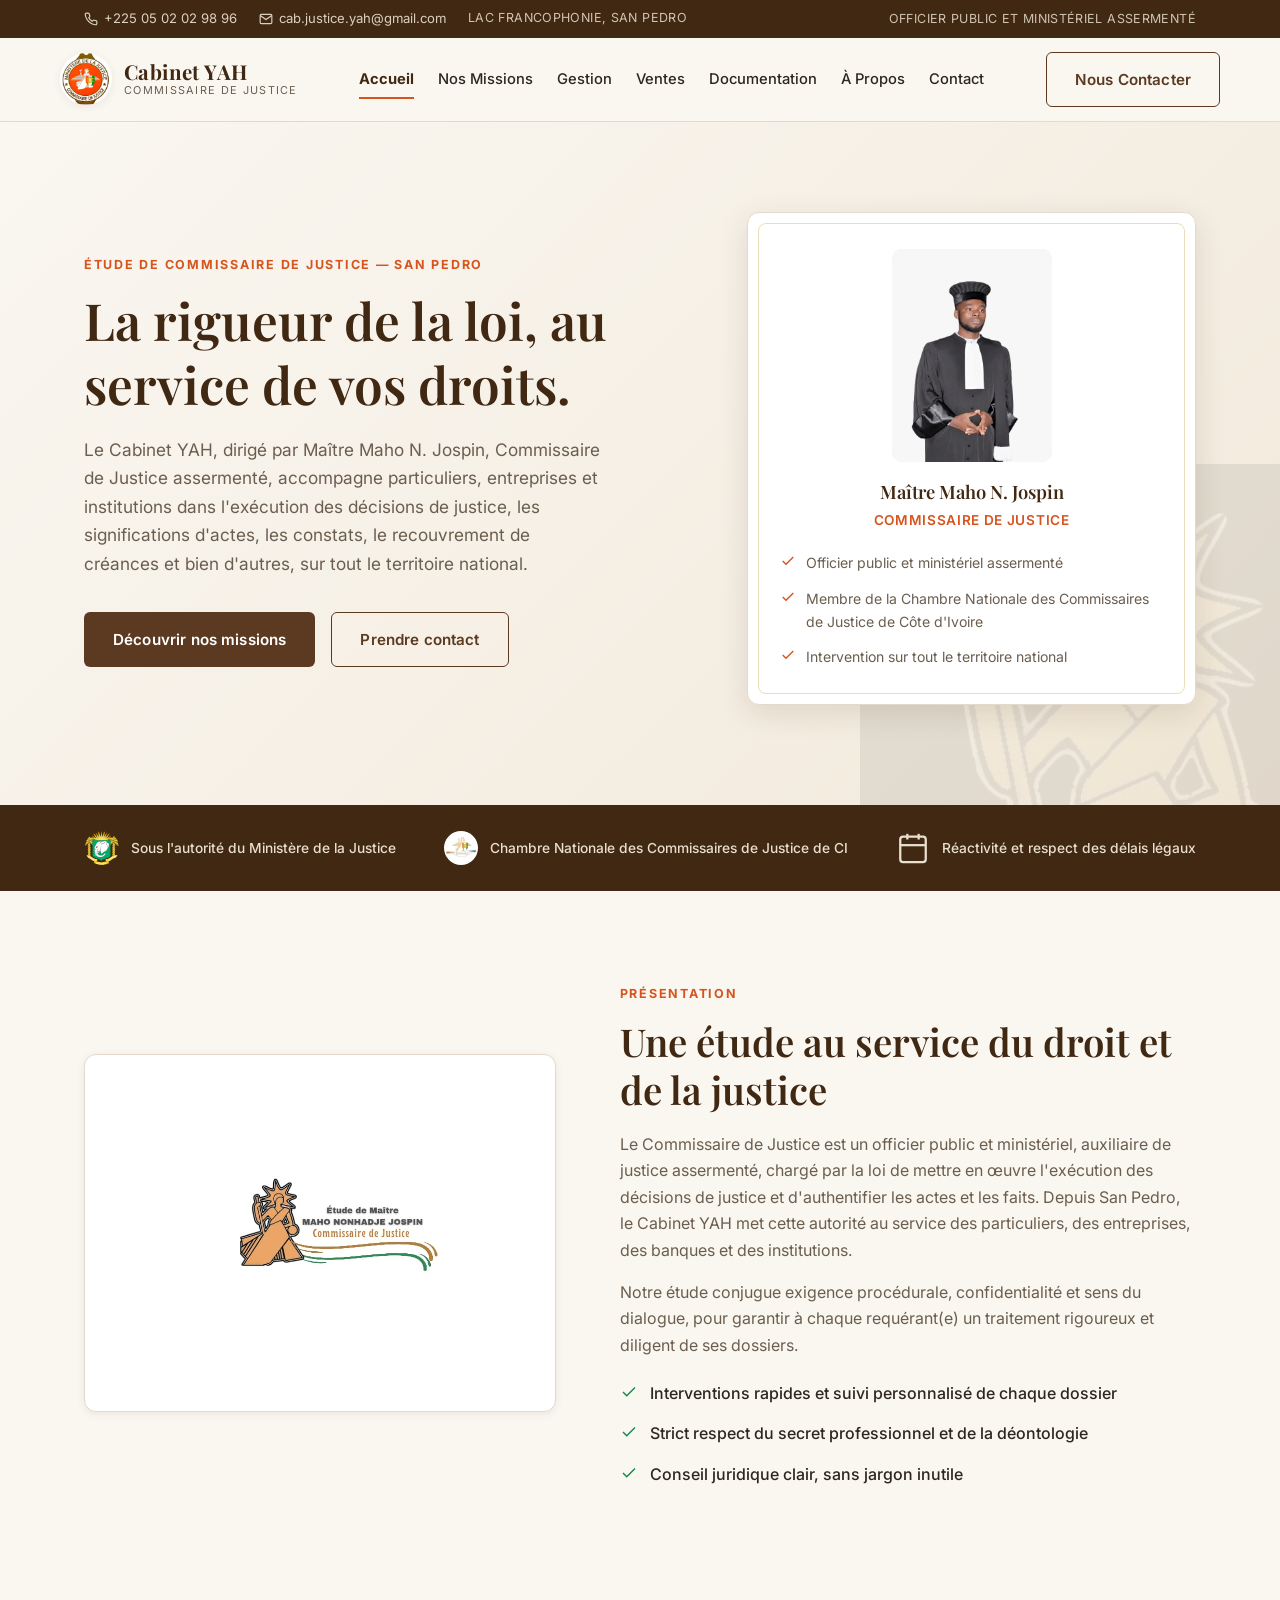
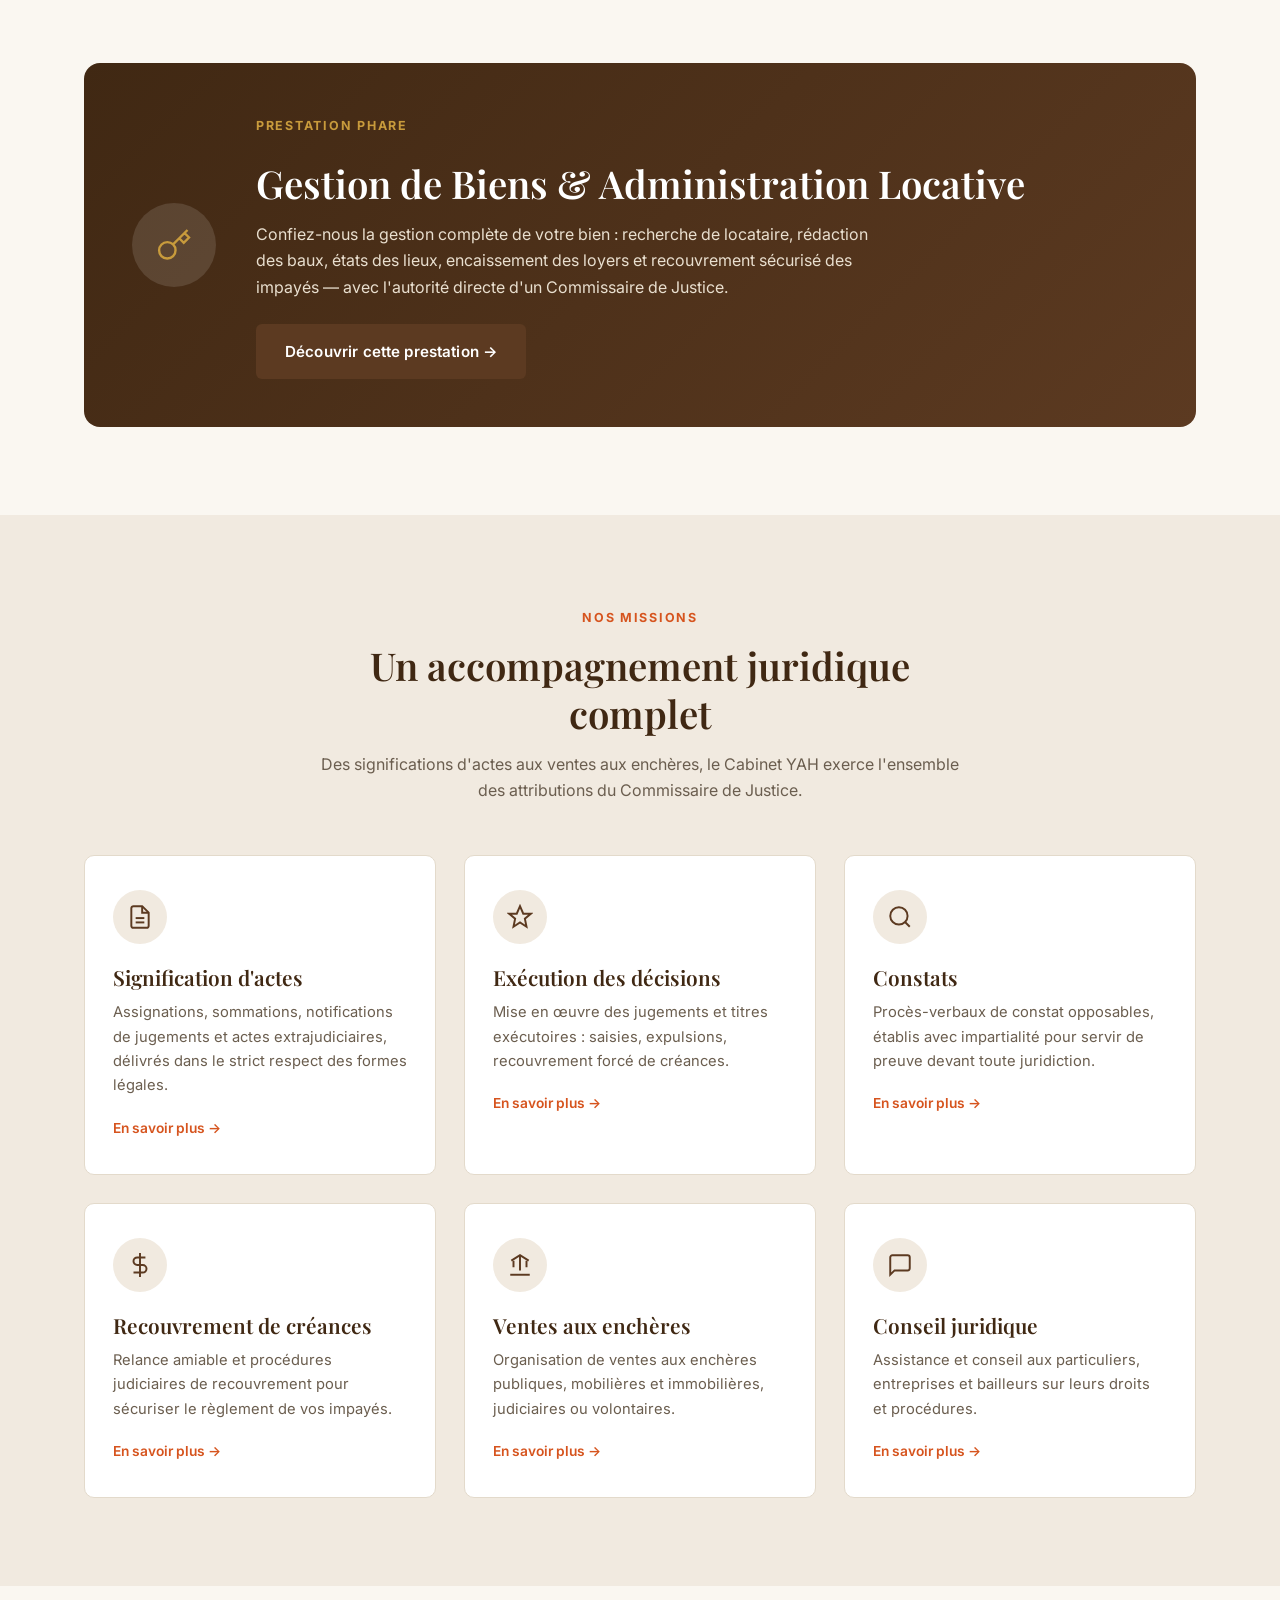
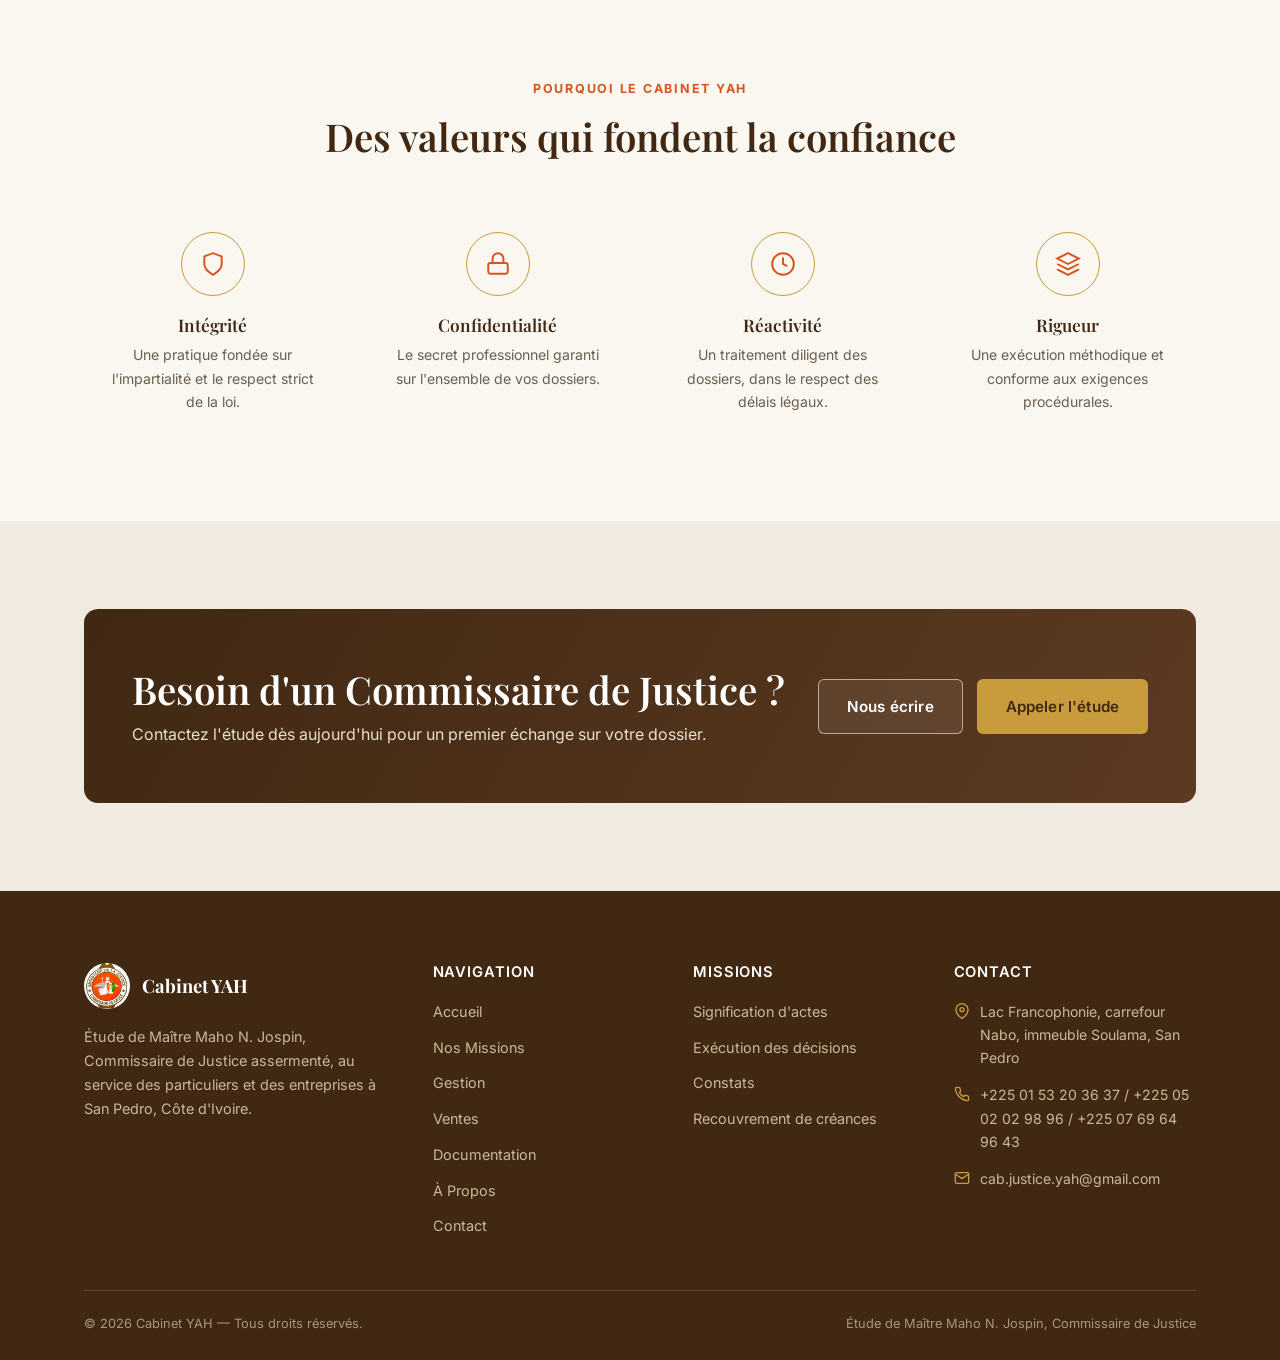
==== index.html @ fa4ad267 "Restructure la barre de navigation mobile : 4 onglets + menu "Plus" La barre fixe en bas n'affiche p" ====
<!DOCTYPE html>
<html lang="fr">
<head>
<meta charset="UTF-8">
<meta name="viewport" content="width=device-width, initial-scale=1.0">
<title>Cabinet YAH — Étude de Maître Maho N. Jospin, Commissaire de Justice | San Pedro</title>
<meta name="description" content="Cabinet YAH, étude de Maître Maho N. Jospin, Commissaire de Justice assermenté à San Pedro, Côte d'Ivoire. Significations, exécutions, constats, recouvrement de créances, ventes aux enchères.">

<meta property="og:type" content="website">
<meta property="og:site_name" content="Cabinet YAH">
<meta property="og:locale" content="fr_CI">
<meta property="og:title" content="Cabinet YAH — Étude de Maître Maho N. Jospin, Commissaire de Justice | San Pedro">
<meta property="og:description" content="Cabinet YAH, étude de Maître Maho N. Jospin, Commissaire de Justice assermenté à San Pedro, Côte d'Ivoire. Significations, exécutions, constats, recouvrement de créances, ventes aux enchères.">
<meta property="og:image" content="https://othni07.github.io/Cabinet_YAH/assets/img/sceau-ministere-justice.jpeg">
<meta property="og:url" content="https://othni07.github.io/Cabinet_YAH/">
<meta name="twitter:card" content="summary_large_image">
<meta name="twitter:title" content="Cabinet YAH — Étude de Maître Maho N. Jospin, Commissaire de Justice | San Pedro">
<meta name="twitter:description" content="Cabinet YAH, étude de Maître Maho N. Jospin, Commissaire de Justice assermenté à San Pedro, Côte d'Ivoire. Significations, exécutions, constats, recouvrement de créances, ventes aux enchères.">
<meta name="twitter:image" content="https://othni07.github.io/Cabinet_YAH/assets/img/sceau-ministere-justice.jpeg">
<link rel="canonical" href="https://othni07.github.io/Cabinet_YAH/">

<link rel="preconnect" href="https://fonts.googleapis.com">
<link rel="preconnect" href="https://fonts.gstatic.com" crossorigin>
<link href="https://fonts.googleapis.com/css2?family=Playfair+Display:ital,wght@0,500;0,600;0,700;1,500&family=Inter:wght@400;500;600;700&display=swap" rel="stylesheet">

<link rel="icon" href="favicon.ico" sizes="any">
<link rel="icon" type="image/png" sizes="32x32" href="favicon-32x32.png">
<link rel="icon" type="image/png" sizes="16x16" href="favicon-16x16.png">
<link rel="apple-touch-icon" sizes="180x180" href="apple-touch-icon.png">
<link rel="stylesheet" href="css/style.css">

<script type="application/ld+json">
{
  "@context": "https://schema.org",
  "@type": "LegalService",
  "name": "Cabinet YAH — Étude de Maître Maho N. Jospin, Commissaire de Justice",
  "image": "https://othni07.github.io/Cabinet_YAH/assets/img/sceau-ministere-justice.jpeg",
  "url": "https://othni07.github.io/Cabinet_YAH/",
  "telephone": ["+225 05 02 02 98 96", "+225 01 53 20 36 37", "+225 07 69 64 96 43"],
  "email": "cab.justice.yah@gmail.com",
  "address": {
    "@type": "PostalAddress",
    "streetAddress": "Lac Francophonie, carrefour Nabo, immeuble Soulama",
    "addressLocality": "San Pedro",
    "addressCountry": "CI"
  },
  "openingHoursSpecification": {
    "@type": "OpeningHoursSpecification",
    "dayOfWeek": ["Monday", "Tuesday", "Wednesday", "Thursday", "Friday"],
    "opens": "08:00",
    "closes": "17:00"
  },
  "areaServed": "Côte d'Ivoire"
}
</script>
</head>
<body>

<div class="topbar">
  <div class="container">
    <div class="topbar__contacts">
      <a href="tel:+2250502029896">
        <svg width="14" height="14" viewBox="0 0 24 24" fill="none" stroke="currentColor" stroke-width="2"><path d="M22 16.92v3a2 2 0 0 1-2.18 2 19.79 19.79 0 0 1-8.63-3.07 19.5 19.5 0 0 1-6-6 19.79 19.79 0 0 1-3.07-8.67A2 2 0 0 1 4.11 2h3a2 2 0 0 1 2 1.72c.127.96.361 1.903.7 2.81a2 2 0 0 1-.45 2.11L8.09 9.91a16 16 0 0 0 6 6l1.27-1.27a2 2 0 0 1 2.11-.45c.907.339 1.85.573 2.81.7A2 2 0 0 1 22 16.92z"/></svg>
        +225 05 02 02 98 96
      </a>
      <a href="mailto:cab.justice.yah@gmail.com">
        <svg width="14" height="14" viewBox="0 0 24 24" fill="none" stroke="currentColor" stroke-width="2"><path d="M4 4h16v16H4z" opacity="0"/><path d="M22 6l-10 7L2 6"/><rect x="2" y="4" width="20" height="16" rx="2"/></svg>
        cab.justice.yah@gmail.com
      </a>
      <span class="topbar__badge">Lac Francophonie, San Pedro</span>
    </div>
    <div class="topbar__badge">OFFICIER PUBLIC ET MINISTÉRIEL ASSERMENTÉ</div>
  </div>
</div>

<header class="header">
  <div class="container nav" id="siteNav">
    <a href="index.html" class="brand">
      <img src="assets/img/sceau-ministere-justice.jpeg" alt="Cabinet YAH — Commissaire de Justice" class="brand__seal">
      <span class="brand__text">
        <span class="brand__name">Cabinet YAH</span>
        <span class="brand__tagline">Commissaire de Justice</span>
      </span>
    </a>
    <nav class="nav__links">
      <a href="index.html">Accueil</a>
      <a href="missions.html">Nos Missions</a>
      <a href="gestion.html">Gestion</a>
      <a href="ventes.html">Ventes</a>
      <a href="documentation.html">Documentation</a>
      <a href="a-propos.html">À Propos</a>
      <a href="contact.html">Contact</a>
    </nav>
    <div class="nav__actions">
      <a href="contact.html" class="btn btn--outline">Nous Contacter</a>
    </div>
  </div>
</header>
<nav class="bottom-nav" aria-label="Navigation mobile">
  <div class="bottom-nav__list">
    <a href="index.html" class="bottom-nav__link">
      <svg width="20" height="20" viewBox="0 0 24 24" fill="none" stroke="currentColor" stroke-width="2"><path d="M3 9l9-7 9 7v11a2 2 0 0 1-2 2H5a2 2 0 0 1-2-2z"/><polyline points="9 22 9 12 15 12 15 22"/></svg>
      Accueil
    </a>
    <a href="missions.html" class="bottom-nav__link">
      <svg width="20" height="20" viewBox="0 0 24 24" fill="none" stroke="currentColor" stroke-width="2"><rect x="2" y="7" width="20" height="14" rx="2"/><path d="M16 21V5a2 2 0 0 0-2-2h-4a2 2 0 0 0-2 2v16"/></svg>
      Missions
    </a>
    <a href="gestion.html" class="bottom-nav__link">
      <svg width="20" height="20" viewBox="0 0 24 24" fill="none" stroke="currentColor" stroke-width="2"><path d="M21 2l-2 2m-7.61 7.61a5.5 5.5 0 1 1-7.778 7.778 5.5 5.5 0 0 1 7.777-7.777zm0 0L15.5 7.5m0 0l3 3L22 7l-3-3m-3.5 3.5L19 4"/></svg>
      Gestion
    </a>
    <a href="ventes.html" class="bottom-nav__link">
      <svg width="20" height="20" viewBox="0 0 24 24" fill="none" stroke="currentColor" stroke-width="2"><path d="M3 21h18"/><path d="M12 3v14"/><path d="M4 8l8-5 8 5"/><path d="M6 8v6M18 8v6"/></svg>
      Ventes
    </a>
    <button type="button" class="bottom-nav__link bottom-nav__more-toggle" aria-label="Plus d'options" aria-expanded="false" aria-controls="bottom-nav-more">
      <svg width="20" height="20" viewBox="0 0 24 24" fill="none" stroke="currentColor" stroke-width="2"><line x1="3" y1="6" x2="21" y2="6"/><line x1="3" y1="12" x2="21" y2="12"/><line x1="3" y1="18" x2="21" y2="18"/></svg>
      Menu
    </button>
  </div>
  <div class="bottom-nav__more" id="bottom-nav-more">
    <a href="documentation.html" class="bottom-nav__link">
      <svg width="18" height="18" viewBox="0 0 24 24" fill="none" stroke="currentColor" stroke-width="2"><path d="M14 2H6a2 2 0 0 0-2 2v16a2 2 0 0 0 2 2h12a2 2 0 0 0 2-2V8z"/><polyline points="14 2 14 8 20 8"/><line x1="8" y1="13" x2="16" y2="13"/><line x1="8" y1="17" x2="16" y2="17"/></svg>
      Documentation
    </a>
    <a href="a-propos.html" class="bottom-nav__link">
      <svg width="18" height="18" viewBox="0 0 24 24" fill="none" stroke="currentColor" stroke-width="2"><path d="M20 21v-2a4 4 0 0 0-4-4H8a4 4 0 0 0-4 4v2"/><circle cx="12" cy="7" r="4"/></svg>
      À Propos
    </a>
    <a href="contact.html" class="bottom-nav__link">
      <svg width="18" height="18" viewBox="0 0 24 24" fill="none" stroke="currentColor" stroke-width="2"><path d="M22 16.92v3a2 2 0 0 1-2.18 2 19.79 19.79 0 0 1-8.63-3.07 19.5 19.5 0 0 1-6-6 19.79 19.79 0 0 1-3.07-8.67A2 2 0 0 1 4.11 2h3a2 2 0 0 1 2 1.72c.127.96.361 1.903.7 2.81a2 2 0 0 1-.45 2.11L8.09 9.91a16 16 0 0 0 6 6l1.27-1.27a2 2 0 0 1 2.11-.45c.907.339 1.85.573 2.81.7A2 2 0 0 1 22 16.92z"/></svg>
      Contact
    </a>
  </div>
</nav>


<section class="hero">
  <img src="assets/img/silhouette-justice-or.jpeg" alt="" class="hero__watermark">
  <div class="container">
    <div>
      <span class="eyebrow">Étude de Commissaire de Justice — San Pedro</span>
      <h1>La rigueur de la loi, au service de vos droits.</h1>
      <p class="hero__subtitle">Le Cabinet YAH, dirigé par Maître Maho N. Jospin, Commissaire de Justice assermenté, accompagne particuliers, entreprises et institutions dans l'exécution des décisions de justice, les significations d'actes, les constats, le recouvrement de créances et bien d'autres, sur tout le territoire national.</p>
      <div class="hero__actions">
        <a href="missions.html" class="btn btn--primary">Découvrir nos missions</a>
        <a href="contact.html" class="btn btn--outline">Prendre contact</a>
      </div>
    </div>
    <div class="hero__panel">
      <picture>
        <source srcset="assets/img/maho-portrait-hero.webp" type="image/webp">
        <img src="assets/img/maho-portrait-hero.jpg" alt="Maître Maho N. Jospin">
      </picture>
      <h3>Maître Maho N. Jospin</h3>
      <p class="hero__panel-role">Commissaire de Justice</p>
      <ul class="hero__panel-list">
        <li><svg width="16" height="16" viewBox="0 0 24 24" fill="none" stroke="currentColor" stroke-width="2"><polyline points="20 6 9 17 4 12"/></svg> Officier public et ministériel assermenté</li>
        <li><svg width="16" height="16" viewBox="0 0 24 24" fill="none" stroke="currentColor" stroke-width="2"><polyline points="20 6 9 17 4 12"/></svg> Membre de la Chambre Nationale des Commissaires de Justice de Côte d'Ivoire</li>
        <li><svg width="16" height="16" viewBox="0 0 24 24" fill="none" stroke="currentColor" stroke-width="2"><polyline points="20 6 9 17 4 12"/></svg> Intervention sur tout le territoire national</li>
      </ul>
    </div>
  </div>
</section>

<div class="trustbar">
  <div class="container">
    <div class="trustbar__item reveal">
      <img src="assets/img/sceau-ministere-justice.svg" alt="Ministère de la Justice" loading="lazy">
      Sous l'autorité du Ministère de la Justice
    </div>
    <div class="trustbar__item reveal">
      <img src="assets/img/logo-chambre-nationale.jpeg" alt="Chambre Nationale des Commissaires de Justice de Côte d'Ivoire" loading="lazy">
      Chambre Nationale des Commissaires de Justice de CI
    </div>
    <div class="trustbar__item reveal">
      <svg width="34" height="34" viewBox="0 0 24 24" fill="none" stroke="#E9DFCF" stroke-width="1.6"><rect x="3" y="4" width="18" height="18" rx="2"/><line x1="16" y1="2" x2="16" y2="6"/><line x1="8" y1="2" x2="8" y2="6"/><line x1="3" y1="10" x2="21" y2="10"/></svg>
      Réactivité et respect des délais légaux
    </div>
  </div>
</div>

<section class="section">
  <div class="container split">
    <div class="split__media reveal">
      <img src="assets/img/logo-etude-maho.jpeg" alt="Étude de Maître Maho Nonhadje Jospin, Commissaire de Justice" loading="lazy">
    </div>
    <div class="split__body reveal">
      <span class="eyebrow">Présentation</span>
      <h2>Une étude au service du droit et de la justice</h2>
      <p>Le Commissaire de Justice est un officier public et ministériel, auxiliaire de justice assermenté, chargé par la loi de mettre en œuvre l'exécution des décisions de justice et d'authentifier les actes et les faits. Depuis San Pedro, le Cabinet YAH met cette autorité au service des particuliers, des entreprises, des banques et des institutions.</p>
      <p>Notre étude conjugue exigence procédurale, confidentialité et sens du dialogue, pour garantir à chaque requérant(e) un traitement rigoureux et diligent de ses dossiers.</p>
      <ul class="split__list">
        <li><svg width="18" height="18" viewBox="0 0 24 24" fill="none" stroke="currentColor" stroke-width="2"><polyline points="20 6 9 17 4 12"/></svg> Interventions rapides et suivi personnalisé de chaque dossier</li>
        <li><svg width="18" height="18" viewBox="0 0 24 24" fill="none" stroke="currentColor" stroke-width="2"><polyline points="20 6 9 17 4 12"/></svg> Strict respect du secret professionnel et de la déontologie</li>
        <li><svg width="18" height="18" viewBox="0 0 24 24" fill="none" stroke="currentColor" stroke-width="2"><polyline points="20 6 9 17 4 12"/></svg> Conseil juridique clair, sans jargon inutile</li>
      </ul>
    </div>
  </div>
</section>

<section class="section">
  <div class="container">
    <div class="featured-service reveal">
      <div class="featured-service__icon">
        <svg width="36" height="36" viewBox="0 0 24 24" fill="none" stroke="currentColor" stroke-width="1.6"><path d="M21 2l-2 2m-7.61 7.61a5.5 5.5 0 1 1-7.778 7.778 5.5 5.5 0 0 1 7.777-7.777zm0 0L15.5 7.5m0 0l3 3L22 7l-3-3m-3.5 3.5L19 4"/></svg>
      </div>
      <div class="featured-service__body">
        <span class="eyebrow">Prestation phare</span>
        <h2>Gestion de Biens & Administration Locative</h2>
        <p>Confiez-nous la gestion complète de votre bien : recherche de locataire, rédaction des baux, états des lieux, encaissement des loyers et recouvrement sécurisé des impayés — avec l'autorité directe d'un Commissaire de Justice.</p>
        <a href="gestion.html" class="btn btn--primary">Découvrir cette prestation →</a>
      </div>
    </div>
  </div>
</section>

<section class="section section--alt">
  <div class="container">
    <div class="section-head reveal">
      <span class="eyebrow">Nos missions</span>
      <h2>Un accompagnement juridique complet</h2>
      <p>Des significations d'actes aux ventes aux enchères, le Cabinet YAH exerce l'ensemble des attributions du Commissaire de Justice.</p>
    </div>
    <div class="grid">
      <div class="card reveal">
        <div class="card__icon"><svg width="26" height="26" viewBox="0 0 24 24" fill="none" stroke="currentColor" stroke-width="1.8"><path d="M14 2H6a2 2 0 0 0-2 2v16a2 2 0 0 0 2 2h12a2 2 0 0 0 2-2V8z"/><polyline points="14 2 14 8 20 8"/><line x1="8" y1="13" x2="16" y2="13"/><line x1="8" y1="17" x2="16" y2="17"/></svg></div>
        <h3>Signification d'actes</h3>
        <p>Assignations, sommations, notifications de jugements et actes extrajudiciaires, délivrés dans le strict respect des formes légales.</p>
        <a href="missions.html#signification" class="card__link">En savoir plus →</a>
      </div>
      <div class="card reveal">
        <div class="card__icon"><svg width="26" height="26" viewBox="0 0 24 24" fill="none" stroke="currentColor" stroke-width="1.8"><path d="M12 2l3 7h7l-5.5 4.5L18 21l-6-4-6 4 1.5-7.5L2 9h7z"/></svg></div>
        <h3>Exécution des décisions</h3>
        <p>Mise en œuvre des jugements et titres exécutoires : saisies, expulsions, recouvrement forcé de créances.</p>
        <a href="missions.html#execution" class="card__link">En savoir plus →</a>
      </div>
      <div class="card reveal">
        <div class="card__icon"><svg width="26" height="26" viewBox="0 0 24 24" fill="none" stroke="currentColor" stroke-width="1.8"><circle cx="11" cy="11" r="8"/><line x1="21" y1="21" x2="16.65" y2="16.65"/></svg></div>
        <h3>Constats</h3>
        <p>Procès-verbaux de constat opposables, établis avec impartialité pour servir de preuve devant toute juridiction.</p>
        <a href="missions.html#constats" class="card__link">En savoir plus →</a>
      </div>
      <div class="card reveal">
        <div class="card__icon"><svg width="26" height="26" viewBox="0 0 24 24" fill="none" stroke="currentColor" stroke-width="1.8"><line x1="12" y1="1" x2="12" y2="23"/><path d="M17 5H9.5a3.5 3.5 0 0 0 0 7h5a3.5 3.5 0 0 1 0 7H6"/></svg></div>
        <h3>Recouvrement de créances</h3>
        <p>Relance amiable et procédures judiciaires de recouvrement pour sécuriser le règlement de vos impayés.</p>
        <a href="missions.html#recouvrement" class="card__link">En savoir plus →</a>
      </div>
      <div class="card reveal">
        <div class="card__icon"><svg width="26" height="26" viewBox="0 0 24 24" fill="none" stroke="currentColor" stroke-width="1.8"><path d="M20.42 4.58a5.4 5.4 0 0 0-7.65 0l-.77.78-.77-.78a5.4 5.4 0 0 0-7.65 7.65l8.42 8.42 8.42-8.42a5.4 5.4 0 0 0 0-7.65z" opacity="0"/><path d="M3 21h18"/><path d="M12 3v14"/><path d="M4 8l8-5 8 5"/><path d="M6 8v6M18 8v6"/></svg></div>
        <h3>Ventes aux enchères</h3>
        <p>Organisation de ventes aux enchères publiques, mobilières et immobilières, judiciaires ou volontaires.</p>
        <a href="missions.html#ventes" class="card__link">En savoir plus →</a>
      </div>
      <div class="card reveal">
        <div class="card__icon"><svg width="26" height="26" viewBox="0 0 24 24" fill="none" stroke="currentColor" stroke-width="1.8"><path d="M21 15a2 2 0 0 1-2 2H7l-4 4V5a2 2 0 0 1 2-2h14a2 2 0 0 1 2 2z"/></svg></div>
        <h3>Conseil juridique</h3>
        <p>Assistance et conseil aux particuliers, entreprises et bailleurs sur leurs droits et procédures.</p>
        <a href="missions.html#conseil" class="card__link">En savoir plus →</a>
      </div>
    </div>
  </div>
</section>

<section class="section">
  <div class="container">
    <div class="section-head reveal">
      <span class="eyebrow">Pourquoi le Cabinet YAH</span>
      <h2>Des valeurs qui fondent la confiance</h2>
    </div>
    <div class="values">
      <div class="value reveal">
        <div class="value__icon"><svg width="26" height="26" viewBox="0 0 24 24" fill="none" stroke="currentColor" stroke-width="1.8"><path d="M12 22s8-4 8-10V5l-8-3-8 3v7c0 6 8 10 8 10z"/></svg></div>
        <h3>Intégrité</h3>
        <p>Une pratique fondée sur l'impartialité et le respect strict de la loi.</p>
      </div>
      <div class="value reveal">
        <div class="value__icon"><svg width="26" height="26" viewBox="0 0 24 24" fill="none" stroke="currentColor" stroke-width="1.8"><rect x="3" y="11" width="18" height="10" rx="2"/><path d="M7 11V7a5 5 0 0 1 10 0v4"/></svg></div>
        <h3>Confidentialité</h3>
        <p>Le secret professionnel garanti sur l'ensemble de vos dossiers.</p>
      </div>
      <div class="value reveal">
        <div class="value__icon"><svg width="26" height="26" viewBox="0 0 24 24" fill="none" stroke="currentColor" stroke-width="1.8"><circle cx="12" cy="12" r="10"/><polyline points="12 6 12 12 16 14"/></svg></div>
        <h3>Réactivité</h3>
        <p>Un traitement diligent des dossiers, dans le respect des délais légaux.</p>
      </div>
      <div class="value reveal">
        <div class="value__icon"><svg width="26" height="26" viewBox="0 0 24 24" fill="none" stroke="currentColor" stroke-width="1.8"><path d="M12 2L2 7l10 5 10-5-10-5z"/><path d="M2 17l10 5 10-5"/><path d="M2 12l10 5 10-5"/></svg></div>
        <h3>Rigueur</h3>
        <p>Une exécution méthodique et conforme aux exigences procédurales.</p>
      </div>
    </div>
  </div>
</section>

<section class="section section--alt">
  <div class="container">
    <div class="cta-banner reveal">
      <div>
        <h2>Besoin d'un Commissaire de Justice ?</h2>
        <p>Contactez l'étude dès aujourd'hui pour un premier échange sur votre dossier.</p>
      </div>
      <div class="cta-banner__actions">
        <a href="contact.html" class="btn btn--ghost-light">Nous écrire</a>
        <a href="tel:+2250153203637" class="btn" style="background:var(--color-accent); color:var(--color-primary-dark);">Appeler l'étude</a>
      </div>
    </div>
  </div>
</section>

<footer class="footer">
  <div class="container">
    <div class="footer__grid">
      <div>
        <div class="footer__brand">
          <img src="assets/img/sceau-ministere-justice.jpeg" alt="Cabinet YAH" loading="lazy">
          <strong>Cabinet YAH</strong>
        </div>
        <p>Étude de Maître Maho N. Jospin, Commissaire de Justice assermenté, au service des particuliers et des entreprises à San Pedro, Côte d'Ivoire.</p>
      </div>
      <div>
        <h4>Navigation</h4>
        <div class="footer__links">
          <a href="index.html">Accueil</a>
          <a href="missions.html">Nos Missions</a>
          <a href="gestion.html">Gestion</a>
          <a href="ventes.html">Ventes</a>
          <a href="documentation.html">Documentation</a>
          <a href="a-propos.html">À Propos</a>
          <a href="contact.html">Contact</a>
        </div>
      </div>
      <div>
        <h4>Missions</h4>
        <div class="footer__links">
          <a href="missions.html#signification">Signification d'actes</a>
          <a href="missions.html#execution">Exécution des décisions</a>
          <a href="missions.html#constats">Constats</a>
          <a href="missions.html#recouvrement">Recouvrement de créances</a>
        </div>
      </div>
      <div>
        <h4>Contact</h4>
        <ul class="footer__contact">
          <li><svg width="16" height="16" viewBox="0 0 24 24" fill="none" stroke="currentColor" stroke-width="2"><path d="M21 10c0 7-9 13-9 13s-9-6-9-13a9 9 0 0 1 18 0z"/><circle cx="12" cy="10" r="3"/></svg> Lac Francophonie, carrefour Nabo, immeuble Soulama, San Pedro</li>
          <li><svg width="16" height="16" viewBox="0 0 24 24" fill="none" stroke="currentColor" stroke-width="2"><path d="M22 16.92v3a2 2 0 0 1-2.18 2 19.79 19.79 0 0 1-8.63-3.07 19.5 19.5 0 0 1-6-6 19.79 19.79 0 0 1-3.07-8.67A2 2 0 0 1 4.11 2h3a2 2 0 0 1 2 1.72c.127.96.361 1.903.7 2.81a2 2 0 0 1-.45 2.11L8.09 9.91a16 16 0 0 0 6 6l1.27-1.27a2 2 0 0 1 2.11-.45c.907.339 1.85.573 2.81.7A2 2 0 0 1 22 16.92z"/></svg> +225 01 53 20 36 37 / +225 05 02 02 98 96 / +225 07 69 64 96 43</li>
          <li><svg width="16" height="16" viewBox="0 0 24 24" fill="none" stroke="currentColor" stroke-width="2"><path d="M22 6l-10 7L2 6"/><rect x="2" y="4" width="20" height="16" rx="2"/></svg> cab.justice.yah@gmail.com</li>
        </ul>
      </div>
    </div>
    <div class="footer__bottom">
      <span>© <span id="year"></span> Cabinet YAH — Tous droits réservés.</span>
      <span>Étude de Maître Maho N. Jospin, Commissaire de Justice</span>
    </div>
  </div>
</footer>

<script src="js/main.js"></script>
</body>
</html>
---- css/style.css ----
/* =========================================================
   Cabinet YAH — Étude de Commissaire de Justice
   Feuille de style principale
   (polices Google Fonts chargées via <link> dans le <head> de chaque page)
   ========================================================= */

:root {
  /* Palette inspirée de la carte de visite du cabinet */
  --color-bg: #FAF7F1;
  --color-bg-alt: #F1EAE0;
  --color-surface: #FFFFFF;
  --color-primary: #5C3A21;
  --color-primary-dark: #402813;
  --color-primary-light: #7A5233;
  --color-accent: #C89B3C;
  --color-accent-orange: #D6541E;
  --color-green: #148B4B;
  --color-text: #2E2620;
  --color-text-muted: #6B5E4F;
  --color-border: #E3DACB;

  --font-heading: 'Playfair Display', Georgia, serif;
  --font-body: 'Inter', -apple-system, BlinkMacSystemFont, 'Segoe UI', sans-serif;

  --container-w: 1160px;
  --radius: 6px;
  --shadow-sm: 0 2px 8px rgba(64, 40, 19, 0.08);
  --shadow-md: 0 8px 30px rgba(64, 40, 19, 0.12);
  --transition: 0.25s ease;
}

* { box-sizing: border-box; margin: 0; padding: 0; }

html { scroll-behavior: smooth; }

body {
  font-family: var(--font-body);
  color: var(--color-text);
  background: var(--color-bg);
  line-height: 1.65;
  -webkit-font-smoothing: antialiased;
}

img { max-width: 100%; display: block; }

a { color: inherit; text-decoration: none; }

ul { list-style: none; }

.container {
  width: 100%;
  max-width: var(--container-w);
  margin: 0 auto;
  padding: 0 24px;
}

h1, h2, h3, h4 {
  font-family: var(--font-heading);
  color: var(--color-primary-dark);
  font-weight: 600;
  line-height: 1.25;
}

h1 { font-size: clamp(2.2rem, 4vw, 3.4rem); }
h2 { font-size: clamp(1.7rem, 3vw, 2.4rem); }
h3 { font-size: 1.3rem; }

p { color: var(--color-text-muted); }

.eyebrow {
  display: inline-block;
  font-family: var(--font-body);
  font-size: 0.78rem;
  font-weight: 700;
  letter-spacing: 0.14em;
  text-transform: uppercase;
  color: var(--color-accent-orange);
  margin-bottom: 12px;
}

.section {
  padding: 88px 0;
}

.section--alt {
  background: var(--color-bg-alt);
}

.section-head {
  max-width: 640px;
  margin: 0 auto 52px;
  text-align: center;
}

.section-head p { margin-top: 14px; }

/* ---------- Buttons ---------- */
.btn {
  display: inline-flex;
  align-items: center;
  gap: 8px;
  padding: 14px 28px;
  border-radius: var(--radius);
  font-family: var(--font-body);
  font-weight: 600;
  font-size: 0.95rem;
  letter-spacing: 0.01em;
  border: 1px solid transparent;
  cursor: pointer;
  transition: all var(--transition), transform 0.25s ease, box-shadow 0.25s ease;
}
.btn:hover { transform: translateY(-3px); box-shadow: var(--shadow-md); }
.btn:active { transform: translateY(-1px); }

.btn--primary {
  background: var(--color-primary);
  color: #fff;
}
.btn--primary:hover { background: var(--color-primary-dark); }

.btn--outline {
  background: transparent;
  border-color: var(--color-primary);
  color: var(--color-primary);
}
.btn--outline:hover { background: var(--color-primary); color: #fff; }

.btn--ghost-light {
  background: rgba(255,255,255,0.08);
  border-color: rgba(255,255,255,0.55);
  color: #fff;
}
.btn--ghost-light:hover { background: rgba(255,255,255,0.18); }

/* ---------- Top info bar ---------- */
.topbar {
  background: var(--color-primary-dark);
  color: #E9DFCF;
  font-size: 0.82rem;
}
.topbar .container {
  display: flex;
  justify-content: space-between;
  align-items: center;
  padding-top: 8px;
  padding-bottom: 8px;
  gap: 16px;
  flex-wrap: wrap;
}
.topbar__contacts { display: flex; gap: 22px; flex-wrap: wrap; }
.topbar__contacts a { display: inline-flex; align-items: center; gap: 6px; opacity: 0.92; transition: opacity var(--transition); }
.topbar__contacts a:hover { opacity: 1; color: var(--color-accent); }
.topbar__badge { opacity: 0.85; letter-spacing: 0.03em; font-size: 0.78rem; text-transform: uppercase; }

/* ---------- Header / Nav ---------- */
.header {
  position: sticky;
  top: 0;
  z-index: 100;
  background: rgba(250, 247, 241, 0.92);
  backdrop-filter: blur(8px);
  border-bottom: 1px solid var(--color-border);
  transition: box-shadow 0.3s ease, padding 0.3s ease;
}
.header.is-scrolled { box-shadow: var(--shadow-sm); }
.header.is-scrolled .nav { padding: 8px 0; }
.header.is-scrolled .brand__seal { width: 42px; height: 42px; }

.nav {
  display: flex;
  align-items: center;
  justify-content: space-between;
  padding: 14px 0;
  transition: padding 0.3s ease;
}

.brand {
  display: flex;
  align-items: center;
  gap: 12px;
}
.brand__seal {
  width: 52px;
  height: 52px;
  border-radius: 50%;
  object-fit: cover;
  box-shadow: var(--shadow-sm);
  transition: width 0.3s ease, height 0.3s ease, transform 0.4s ease;
}
.brand:hover .brand__seal { transform: rotate(-8deg) scale(1.05); }
.brand__text { display: flex; flex-direction: column; line-height: 1.1; }
.brand__name {
  font-family: var(--font-heading);
  font-weight: 700;
  font-size: 1.28rem;
  color: var(--color-primary-dark);
  letter-spacing: 0.02em;
}
.brand__tagline {
  font-size: 0.68rem;
  letter-spacing: 0.12em;
  text-transform: uppercase;
  color: var(--color-text-muted);
  margin-top: 2px;
}

.nav__links {
  display: flex;
  align-items: center;
  gap: 24px;
}
.nav__links a {
  font-size: 0.92rem;
  font-weight: 500;
  color: var(--color-text);
  position: relative;
  padding: 4px 0;
  transition: color var(--transition);
}
.nav__links a::before {
  content: '';
  position: absolute;
  left: 0; right: 100%; bottom: -4px;
  height: 2px;
  background: var(--color-primary);
  transition: right 0.28s ease;
}
.nav__links a:hover::before { right: 0; }
.nav__links a:hover { color: var(--color-primary); }
.nav__links a.active { color: var(--color-primary-dark); font-weight: 700; }
.nav__links a.active::after {
  content: '';
  position: absolute;
  left: 0; right: 0; bottom: -4px;
  height: 2px;
  background: var(--color-accent-orange);
}
.nav__links a.active::before { display: none; }

.nav__actions { display: flex; align-items: center; gap: 18px; }

/* ---------- Hero ---------- */
.hero {
  position: relative;
  overflow: hidden;
  background: linear-gradient(135deg, #FAF7F1 0%, #F1E7D8 55%, #EADFCB 100%);
  background-size: 200% 200%;
  padding: 90px 0 100px;
  animation: heroGradient 16s ease infinite;
}
.hero__watermark {
  position: absolute;
  right: -60px;
  top: 50%;
  width: 480px;
  opacity: 0.07;
  pointer-events: none;
  animation: floatWatermark 8s ease-in-out infinite;
}
.hero .container {
  display: grid;
  grid-template-columns: 1.15fr 0.85fr;
  gap: 56px;
  align-items: center;
  position: relative;
  z-index: 1;
}
.hero__subtitle {
  font-size: 1.08rem;
  margin: 20px 0 34px;
  max-width: 520px;
}
.hero__actions { display: flex; gap: 16px; flex-wrap: wrap; }

.hero .eyebrow,
.hero h1,
.hero__subtitle,
.hero__actions,
.hero__panel {
  opacity: 0;
  animation: fadeInUp 0.75s ease forwards;
}
.hero .eyebrow { animation-delay: 0.05s; }
.hero h1 { animation-delay: 0.16s; }
.hero__subtitle { animation-delay: 0.3s; }
.hero__actions { animation-delay: 0.44s; }
.hero__panel { animation-delay: 0.36s; }

@keyframes fadeInUp {
  from { opacity: 0; transform: translateY(22px); }
  to { opacity: 1; transform: translateY(0); }
}
@keyframes floatWatermark {
  0%, 100% { transform: translateY(-50%) translateY(0); }
  50% { transform: translateY(-50%) translateY(-16px); }
}
@keyframes heroGradient {
  0%, 100% { background-position: 0% 50%; }
  50% { background-position: 100% 50%; }
}

.hero__panel {
  background: var(--color-surface);
  border: 1px solid var(--color-border);
  border-radius: 12px;
  padding: 36px 32px;
  box-shadow: var(--shadow-md);
  position: relative;
}
.hero__panel::before {
  content: '';
  position: absolute;
  inset: 10px;
  border: 1px solid var(--color-accent);
  border-radius: 8px;
  opacity: 0.35;
  pointer-events: none;
}
.hero__panel img {
  width: 100%;
  max-width: 160px;
  aspect-ratio: 3 / 4;
  margin: 0 auto 18px;
  border-radius: 10px;
  background: var(--color-bg-alt);
  object-fit: cover;
  object-position: top center;
}
.hero__panel h3 {
  text-align: center;
  font-size: 1.15rem;
}
.hero__panel-role {
  text-align: center;
  color: var(--color-accent-orange);
  font-weight: 600;
  font-size: 0.85rem;
  letter-spacing: 0.05em;
  text-transform: uppercase;
  margin: 6px 0 20px;
}
.hero__panel-list { display: flex; flex-direction: column; gap: 12px; }
.hero__panel-list li {
  display: flex;
  gap: 10px;
  align-items: flex-start;
  font-size: 0.88rem;
  color: var(--color-text-muted);
}
.hero__panel-list svg { flex-shrink: 0; margin-top: 2px; color: var(--color-accent-orange); }

/* ---------- Trust bar ---------- */
.trustbar {
  background: var(--color-primary-dark);
  padding: 26px 0;
}
.trustbar .container {
  display: flex;
  align-items: center;
  justify-content: center;
  gap: 48px;
  flex-wrap: wrap;
}
.trustbar__item {
  display: flex;
  align-items: center;
  gap: 12px;
  color: #E9DFCF;
  font-size: 0.86rem;
  font-weight: 500;
}
.trustbar__item img { width: 34px; height: 34px; border-radius: 50%; object-fit: cover; }

/* ---------- Intro split ---------- */
.split {
  display: grid;
  grid-template-columns: 0.9fr 1.1fr;
  gap: 64px;
  align-items: center;
}
.split__media {
  background: var(--color-surface);
  border: 1px solid var(--color-border);
  border-radius: 12px;
  padding: 48px;
  display: flex;
  align-items: center;
  justify-content: center;
  box-shadow: var(--shadow-sm);
}
.split__media img { width: 100%; max-width: 260px; }
.split__body h2 { margin-bottom: 18px; }
.split__body p { margin-bottom: 16px; }
.split__list { margin-top: 22px; display: flex; flex-direction: column; gap: 14px; }
.split__list li { display: flex; gap: 12px; align-items: flex-start; color: var(--color-text); font-weight: 500; }
.split__list svg { flex-shrink: 0; margin-top: 3px; color: var(--color-green); }

/* ---------- Cards grid (services) ---------- */
.grid {
  display: grid;
  grid-template-columns: repeat(3, 1fr);
  gap: 28px;
}
.card {
  background: var(--color-surface);
  border: 1px solid var(--color-border);
  border-radius: 10px;
  padding: 34px 28px;
  transition: transform var(--transition), box-shadow var(--transition), border-color var(--transition);
}
.card:hover {
  transform: translateY(-6px);
  box-shadow: var(--shadow-md);
  border-color: var(--color-accent);
}
.card__icon {
  width: 54px;
  height: 54px;
  border-radius: 50%;
  background: var(--color-bg-alt);
  display: flex;
  align-items: center;
  justify-content: center;
  color: var(--color-primary);
  margin-bottom: 20px;
  transition: transform 0.35s ease, background 0.35s ease, color 0.35s ease;
}
.card:hover .card__icon {
  transform: scale(1.1) rotate(-6deg);
  background: var(--color-primary);
  color: #fff;
}
.card h3 { margin-bottom: 10px; }
.card p { font-size: 0.92rem; margin-bottom: 16px; }
.card__link { font-size: 0.86rem; font-weight: 600; color: var(--color-accent-orange); display: inline-flex; align-items: center; gap: 6px; transition: gap 0.25s ease; }
.card__link:hover { text-decoration: underline; gap: 10px; }

/* ---------- Values ---------- */
.values {
  display: grid;
  grid-template-columns: repeat(4, 1fr);
  gap: 28px;
}
.value {
  text-align: center;
  padding: 20px;
}
.value__icon {
  width: 64px;
  height: 64px;
  margin: 0 auto 18px;
  border-radius: 50%;
  border: 1px solid var(--color-accent);
  display: flex;
  align-items: center;
  justify-content: center;
  color: var(--color-accent-orange);
  transition: transform 0.35s ease, background 0.35s ease, box-shadow 0.35s ease;
}
.value:hover .value__icon {
  transform: scale(1.1);
  background: var(--color-accent-orange);
  color: #fff;
  box-shadow: var(--shadow-sm);
}
.value h3 { font-size: 1.08rem; margin-bottom: 8px; }
.value p { font-size: 0.88rem; }

/* ---------- CTA banner ---------- */
.cta-banner {
  background: linear-gradient(120deg, var(--color-primary-dark), var(--color-primary), var(--color-primary-dark));
  background-size: 200% 200%;
  animation: heroGradient 10s ease infinite;
  border-radius: 14px;
  padding: 56px 48px;
  display: flex;
  align-items: center;
  justify-content: space-between;
  gap: 32px;
  flex-wrap: wrap;
}
.cta-banner h2 { color: #fff; margin-bottom: 8px; }
.cta-banner p { color: #E9DFCF; }
.cta-banner__actions { display: flex; gap: 14px; flex-wrap: wrap; }

/* ---------- Featured service banner ---------- */
.featured-service {
  display: flex;
  align-items: center;
  gap: 40px;
  background: linear-gradient(135deg, var(--color-primary-dark), var(--color-primary));
  border-radius: 16px;
  padding: 48px;
}
.featured-service__icon {
  flex-shrink: 0;
  width: 84px;
  height: 84px;
  border-radius: 50%;
  background: rgba(255, 255, 255, 0.12);
  display: flex;
  align-items: center;
  justify-content: center;
  color: var(--color-accent);
}
.featured-service__body .eyebrow { color: var(--color-accent); }
.featured-service__body h2 { color: #fff; margin: 10px 0 14px; }
.featured-service__body p { color: #E9DFCF; margin-bottom: 24px; max-width: 620px; }

/* ---------- Page header (interior pages) ---------- */
.page-header {
  background: linear-gradient(135deg, #F1E7D8, #EADFCB);
  padding: 64px 0 56px;
  border-bottom: 1px solid var(--color-border);
}
.page-header .eyebrow { margin-bottom: 10px; }
.breadcrumb {
  margin-top: 16px;
  font-size: 0.85rem;
  color: var(--color-text-muted);
}
.breadcrumb a { color: var(--color-primary); font-weight: 600; }

/* ---------- Documentation articles (chargés dynamiquement) ---------- */
.doc-article + .doc-article {
  margin-top: 56px;
  padding-top: 56px;
  border-top: 1px solid var(--color-border);
}
.doc-article__date {
  font-size: 0.82rem;
  color: var(--color-text-muted);
  text-transform: uppercase;
  letter-spacing: 0.04em;
  margin-top: -8px;
  margin-bottom: 20px;
}

/* ---------- Empty state (ventes) ---------- */
.empty-state {
  max-width: 560px;
  margin: 0 auto;
  text-align: center;
  background: var(--color-surface);
  border: 1px dashed var(--color-border);
  border-radius: 12px;
  padding: 56px 40px;
}
.empty-state__icon {
  width: 68px;
  height: 68px;
  margin: 0 auto 22px;
  border-radius: 50%;
  background: var(--color-bg-alt);
  color: var(--color-accent-orange);
  display: flex;
  align-items: center;
  justify-content: center;
}
.empty-state h3 { margin-bottom: 12px; }
.empty-state p { margin-bottom: 26px; }

/* ---------- Sale item cards (ventes) ---------- */
.grid--2 { grid-template-columns: repeat(2, 1fr); max-width: 860px; margin: 0 auto; }
.sale-card {
  background: var(--color-surface);
  border: 1px solid var(--color-border);
  border-radius: 10px;
  overflow: hidden;
  display: flex;
  flex-direction: column;
  transition: transform var(--transition), box-shadow var(--transition), border-color var(--transition);
}
.sale-card:hover {
  transform: translateY(-6px);
  box-shadow: var(--shadow-md);
  border-color: var(--color-accent);
}
.sale-card__media {
  position: relative;
  height: 170px;
  background: var(--color-bg-alt);
}
.sale-card__media img { width: 100%; height: 100%; object-fit: cover; display: block; }
.sale-card__type {
  position: absolute;
  top: 12px;
  left: 12px;
  background: var(--color-primary-dark);
  color: #fff;
  font-size: 0.7rem;
  font-weight: 700;
  letter-spacing: 0.04em;
  text-transform: uppercase;
  padding: 5px 11px;
  border-radius: 20px;
}
.sale-card__body {
  padding: 26px 24px;
  display: flex;
  flex-direction: column;
  flex: 1;
}
.sale-card__body h3 { margin-bottom: 8px; }
.sale-card__body p { font-size: 0.9rem; }
.sale-card__meta {
  display: flex;
  justify-content: space-between;
  margin: 18px 0 22px;
  padding-top: 18px;
  border-top: 1px solid var(--color-border);
}
.sale-card__meta div { display: flex; flex-direction: column; gap: 4px; }
.sale-card__meta strong { font-size: 0.7rem; font-weight: 600; text-transform: uppercase; letter-spacing: 0.04em; color: var(--color-text-muted); }
.sale-card__meta span { font-weight: 700; color: var(--color-primary-dark); }
.sale-card__body .btn { margin-top: auto; }
.sale-note {
  text-align: center;
  font-size: 0.82rem;
  color: var(--color-text-muted);
  font-style: italic;
  margin-bottom: 32px;
}

/* ---------- Missions list ---------- */
.mission {
  display: grid;
  grid-template-columns: 90px 1fr;
  gap: 28px;
  padding: 36px 0;
  border-bottom: 1px solid var(--color-border);
}
.mission:last-child { border-bottom: none; }
.mission:hover .mission__num { color: var(--color-accent-orange); transform: translateX(4px); }
.mission__num {
  font-family: var(--font-heading);
  font-size: 2.4rem;
  color: var(--color-accent);
  font-weight: 700;
  line-height: 1;
  display: inline-block;
  transition: color 0.3s ease, transform 0.3s ease;
}
.mission h3 { margin-bottom: 10px; }
.mission p { margin-bottom: 12px; }
.mission ul { display: flex; flex-direction: column; gap: 8px; }
.mission .card__link { margin-top: 14px; }
.mission ul li {
  display: flex;
  gap: 10px;
  font-size: 0.92rem;
  color: var(--color-text-muted);
}
.mission ul li svg { flex-shrink: 0; margin-top: 4px; color: var(--color-green); }

/* ---------- About page ---------- */
.about-hero {
  display: grid;
  grid-template-columns: 0.75fr 1.25fr;
  gap: 56px;
  align-items: start;
}
.about-card {
  background: var(--color-surface);
  border: 1px solid var(--color-border);
  border-radius: 12px;
  padding: 40px 30px;
  text-align: center;
  box-shadow: var(--shadow-sm);
  position: sticky;
  top: 100px;
}
.about-card img {
  width: 100%;
  max-width: 220px;
  aspect-ratio: 3 / 4;
  margin: 0 auto 20px;
  border-radius: 12px;
  background: var(--color-bg-alt);
  object-fit: cover;
  object-position: top center;
}
.about-card__role { color: var(--color-accent-orange); font-size: 0.85rem; font-weight: 600; text-transform: uppercase; letter-spacing: 0.05em; margin: 8px 0 20px; }
.about-card__info { text-align: left; display: flex; flex-direction: column; gap: 12px; font-size: 0.88rem; margin-top: 20px; border-top: 1px solid var(--color-border); padding-top: 20px; }
.about-card__info div { display: flex; gap: 10px; align-items: flex-start; color: var(--color-text-muted); }
.about-card__info svg { flex-shrink: 0; margin-top: 3px; color: var(--color-primary); }

.about-body h2 { margin-bottom: 16px; }
.about-body p { margin-bottom: 18px; }
.about-body h3 { margin: 32px 0 12px; }

.affiliations {
  display: flex;
  align-items: center;
  justify-content: center;
  gap: 56px;
  flex-wrap: wrap;
  margin-top: 20px;
}
.affiliations img {
  width: 92px;
  height: 92px;
  object-fit: contain;
  border-radius: 50%;
  filter: grayscale(15%);
  transition: transform 0.35s ease, filter 0.35s ease, box-shadow 0.35s ease;
}
.affiliations img:hover {
  transform: translateY(-6px) scale(1.06);
  filter: grayscale(0%);
  box-shadow: var(--shadow-md);
}

.deontology {
  display: grid;
  grid-template-columns: repeat(3, 1fr);
  gap: 24px;
}
.deontology .card p { color: var(--color-text-muted); }

/* ---------- Contact page ---------- */
.contact-grid {
  display: grid;
  grid-template-columns: 0.85fr 1.15fr;
  gap: 48px;
  align-items: stretch;
}
.contact-grid > .reveal {
  display: flex;
  flex-direction: column;
}
.contact-info {
  background: var(--color-surface);
  border: 1px solid var(--color-border);
  border-radius: 12px;
  padding: 40px 32px;
  box-shadow: var(--shadow-sm);
  display: flex;
  flex-direction: column;
  flex: 1;
}
.contact-info h3 { margin-bottom: 22px; }
.contact-info__item {
  display: flex;
  gap: 16px;
  align-items: flex-start;
  margin-bottom: 24px;
}
.contact-info__item svg {
  flex-shrink: 0;
  width: 40px;
  height: 40px;
  border-radius: 50%;
  background: var(--color-bg-alt);
  color: var(--color-primary);
  padding: 10px;
}
.contact-info__item strong { display: block; margin-bottom: 4px; color: var(--color-primary-dark); }
.contact-info__item a, .contact-info__item span { font-size: 0.92rem; color: var(--color-text-muted); }
.contact-info__item a:hover { color: var(--color-accent-orange); }

.map-embed {
  margin-top: 28px;
  border-radius: 10px;
  overflow: hidden;
  border: 1px solid var(--color-border);
  flex: 1;
  display: flex;
}
.map-embed iframe { width: 100%; height: 220px; flex: 1; border: 0; display: block; }

.form-card {
  background: var(--color-surface);
  border: 1px solid var(--color-border);
  border-radius: 12px;
  padding: 44px 40px;
  box-shadow: var(--shadow-sm);
  display: flex;
  flex-direction: column;
  flex: 1;
}
.form-card form { display: flex; flex-direction: column; flex: 1; }
.form-card .field--grow { flex: 1; display: flex; flex-direction: column; }
.form-card .field--grow textarea { flex: 1; min-height: 130px; }
.form-row { display: grid; grid-template-columns: 1fr 1fr; gap: 20px; }
.field { margin-bottom: 20px; }
.field label {
  display: block;
  font-size: 0.85rem;
  font-weight: 600;
  color: var(--color-primary-dark);
  margin-bottom: 8px;
}
.field input, .field select, .field textarea {
  width: 100%;
  padding: 13px 16px;
  border: 1px solid var(--color-border);
  border-radius: var(--radius);
  font-family: var(--font-body);
  font-size: 0.94rem;
  background: var(--color-bg);
  color: var(--color-text);
  transition: border-color var(--transition);
}
.field input:focus, .field select:focus, .field textarea:focus {
  outline: none;
  border-color: var(--color-primary);
}
.field textarea { resize: vertical; min-height: 130px; }
.form-note { font-size: 0.8rem; color: var(--color-text-muted); margin-top: 14px; }
.form-success {
  display: none;
  background: #F0F7F2;
  border: 1px solid var(--color-green);
  color: #14532D;
  padding: 16px 20px;
  border-radius: var(--radius);
  margin-bottom: 24px;
  font-size: 0.9rem;
}
.form-success.show { display: block; }

.contact-method {
  display: flex;
  gap: 10px;
  margin-bottom: 22px;
  padding: 5px;
  background: var(--color-bg-alt);
  border-radius: var(--radius);
  border: 1px solid var(--color-border);
}
.contact-method__btn {
  flex: 1;
  display: inline-flex;
  align-items: center;
  justify-content: center;
  gap: 8px;
  padding: 11px 14px;
  border: none;
  border-radius: 4px;
  background: transparent;
  color: var(--color-text-muted);
  font-family: var(--font-body);
  font-size: 0.86rem;
  font-weight: 600;
  cursor: pointer;
  transition: all 0.25s ease;
}
.contact-method__btn:hover { color: var(--color-primary); }
.contact-method__btn.is-active {
  background: var(--color-surface);
  color: var(--color-primary-dark);
  box-shadow: var(--shadow-sm);
}

/* ---------- Footer ---------- */
.footer {
  background: var(--color-primary-dark);
  color: #D9CBB4;
  padding: 72px 0 0;
}
.footer__grid {
  display: grid;
  grid-template-columns: 1.4fr 1fr 1fr 1.1fr;
  gap: 40px;
  padding-bottom: 52px;
  border-bottom: 1px solid rgba(217, 203, 180, 0.18);
}
.footer__brand { display: flex; gap: 12px; align-items: center; margin-bottom: 16px; }
.footer__brand img { width: 46px; height: 46px; border-radius: 50%; }
.footer__brand strong { font-family: var(--font-heading); font-size: 1.15rem; color: #fff; }
.footer p { color: #C9B999; font-size: 0.9rem; }
.footer h4 { color: #fff; font-family: var(--font-body); font-size: 0.92rem; letter-spacing: 0.06em; text-transform: uppercase; margin-bottom: 18px; }
.footer__links { display: flex; flex-direction: column; gap: 12px; }
.footer__links a { font-size: 0.9rem; color: #C9B999; transition: color var(--transition); }
.footer__links a:hover { color: var(--color-accent); }
.footer__contact { display: flex; flex-direction: column; gap: 14px; }
.footer__contact li { display: flex; gap: 10px; align-items: flex-start; font-size: 0.88rem; color: #C9B999; }
.footer__contact svg { flex-shrink: 0; margin-top: 3px; color: var(--color-accent); }
.footer__bottom {
  padding: 22px 0 26px;
  display: flex;
  justify-content: space-between;
  align-items: center;
  font-size: 0.8rem;
  color: #A99878;
  flex-wrap: wrap;
  gap: 10px;
}

/* ---------- Reveal animation ---------- */
.reveal { opacity: 0; transform: translateY(18px); transition: opacity 0.6s ease, transform 0.6s ease; }
.reveal.is-visible { opacity: 1; transform: translateY(0); }

/* Cascade delay for grouped elements revealing together */
.grid .card:nth-child(1), .values .value:nth-child(1), .deontology .card:nth-child(1) { transition-delay: 0s; }
.grid .card:nth-child(2), .values .value:nth-child(2), .deontology .card:nth-child(2) { transition-delay: 0.1s; }
.grid .card:nth-child(3), .values .value:nth-child(3), .deontology .card:nth-child(3) { transition-delay: 0.2s; }
.grid .card:nth-child(4), .values .value:nth-child(4) { transition-delay: 0.3s; }
.grid .card:nth-child(5) { transition-delay: 0.4s; }
.grid .card:nth-child(6) { transition-delay: 0.5s; }

.mission:nth-of-type(1) { transition-delay: 0s; }
.mission:nth-of-type(2) { transition-delay: 0.08s; }
.mission:nth-of-type(3) { transition-delay: 0.16s; }
.mission:nth-of-type(4) { transition-delay: 0.24s; }
.mission:nth-of-type(5) { transition-delay: 0.32s; }
.mission:nth-of-type(6) { transition-delay: 0.4s; }
.mission:nth-of-type(7) { transition-delay: 0.48s; }
.mission:nth-of-type(8) { transition-delay: 0.56s; }
.mission:nth-of-type(9) { transition-delay: 0.64s; }

.trustbar__item:nth-child(1) { transition-delay: 0s; }
.trustbar__item:nth-child(2) { transition-delay: 0.12s; }
.trustbar__item:nth-child(3) { transition-delay: 0.24s; }

/* ---------- Back to top ---------- */
.back-to-top {
  position: fixed;
  right: 24px;
  bottom: 24px;
  width: 48px;
  height: 48px;
  border-radius: 50%;
  background: var(--color-primary);
  color: #fff;
  border: none;
  display: flex;
  align-items: center;
  justify-content: center;
  cursor: pointer;
  box-shadow: var(--shadow-md);
  opacity: 0;
  visibility: hidden;
  transform: translateY(12px);
  transition: opacity 0.3s ease, transform 0.3s ease, visibility 0.3s, background 0.3s ease;
  z-index: 90;
}
.back-to-top.is-visible { opacity: 1; visibility: visible; transform: translateY(0); }
.back-to-top:hover { background: var(--color-primary-dark); transform: translateY(-4px); }

/* ---------- Bottom navigation (mobile) ---------- */
.bottom-nav {
  display: none;
  position: fixed;
  left: 0; right: 0; bottom: 0;
  z-index: 100;
  background: var(--color-surface);
  border-top: 1px solid var(--color-border);
  box-shadow: 0 -6px 20px rgba(64, 40, 19, 0.1);
}
.bottom-nav__list {
  display: flex;
  align-items: stretch;
  padding-bottom: env(safe-area-inset-bottom, 0);
}
.bottom-nav__link {
  flex: 1;
  display: flex;
  flex-direction: column;
  align-items: center;
  justify-content: center;
  gap: 3px;
  padding: 8px 2px 7px;
  color: var(--color-text-muted);
  font-size: 0.62rem;
  font-weight: 600;
  line-height: 1.2;
  text-align: center;
  transition: color var(--transition);
}
.bottom-nav__link svg { width: 20px; height: 20px; flex-shrink: 0; }
.bottom-nav__link.active { color: var(--color-primary-dark); }
.bottom-nav__link.active svg { color: var(--color-accent-orange); }

.bottom-nav__more-toggle {
  background: none;
  border: none;
  font-family: var(--font-body);
  cursor: pointer;
}
.bottom-nav.open .bottom-nav__more-toggle { color: var(--color-primary-dark); }
.bottom-nav.open .bottom-nav__more-toggle svg { color: var(--color-accent-orange); }

.bottom-nav__more {
  display: none;
  flex-direction: column;
  position: absolute;
  right: 8px;
  bottom: 100%;
  margin-bottom: 10px;
  background: var(--color-surface);
  border: 1px solid var(--color-border);
  border-radius: 12px;
  box-shadow: var(--shadow-md);
  padding: 8px;
  min-width: 190px;
}
.bottom-nav.open .bottom-nav__more { display: flex; }
.bottom-nav__more .bottom-nav__link {
  flex-direction: row;
  justify-content: flex-start;
  gap: 12px;
  padding: 11px 12px;
  border-radius: 8px;
  font-size: 0.85rem;
  text-align: left;
}
.bottom-nav__more .bottom-nav__link svg { width: 18px; height: 18px; }
.bottom-nav__more .bottom-nav__link:hover,
.bottom-nav__more .bottom-nav__link.active { background: var(--color-bg-alt); }

/* =========================================================
   Responsive
   ========================================================= */
@media (max-width: 980px) {
  .hero .container, .split, .about-hero, .contact-grid { grid-template-columns: 1fr; }
  .split__media { order: -1; max-width: 320px; margin: 0 auto; }
  .about-card { position: static; }
  .grid { grid-template-columns: repeat(2, 1fr); }
  .values { grid-template-columns: repeat(2, 1fr); }
  .deontology { grid-template-columns: 1fr; }
  .footer__grid { grid-template-columns: 1fr 1fr; }
  .hero__watermark { display: none; }
}

@media (max-width: 720px) {
  .nav__actions .btn--outline { display: none; }
  .nav__links { display: none; }
  .bottom-nav { display: block; }
  body { padding-bottom: 66px; }
  .back-to-top { bottom: 82px; }
  .topbar__badge { display: none; }
  .grid { grid-template-columns: 1fr; }
  .values { grid-template-columns: 1fr; }
  .mission { grid-template-columns: 1fr; gap: 10px; }
  .form-row { grid-template-columns: 1fr; }
  .footer__grid { grid-template-columns: 1fr; }
  .cta-banner { flex-direction: column; text-align: center; }
  .featured-service { flex-direction: column; text-align: center; padding: 36px 28px; }
  .section { padding: 64px 0; }
}

/* ---------- Respect des préférences de mouvement réduit ---------- */
@media (prefers-reduced-motion: reduce) {
  *, *::before, *::after {
    animation-duration: 0.001ms !important;
    animation-iteration-count: 1 !important;
    transition-duration: 0.001ms !important;
    scroll-behavior: auto !important;
  }
  .hero .eyebrow, .hero h1, .hero__subtitle, .hero__actions, .hero__panel { opacity: 1; }
}
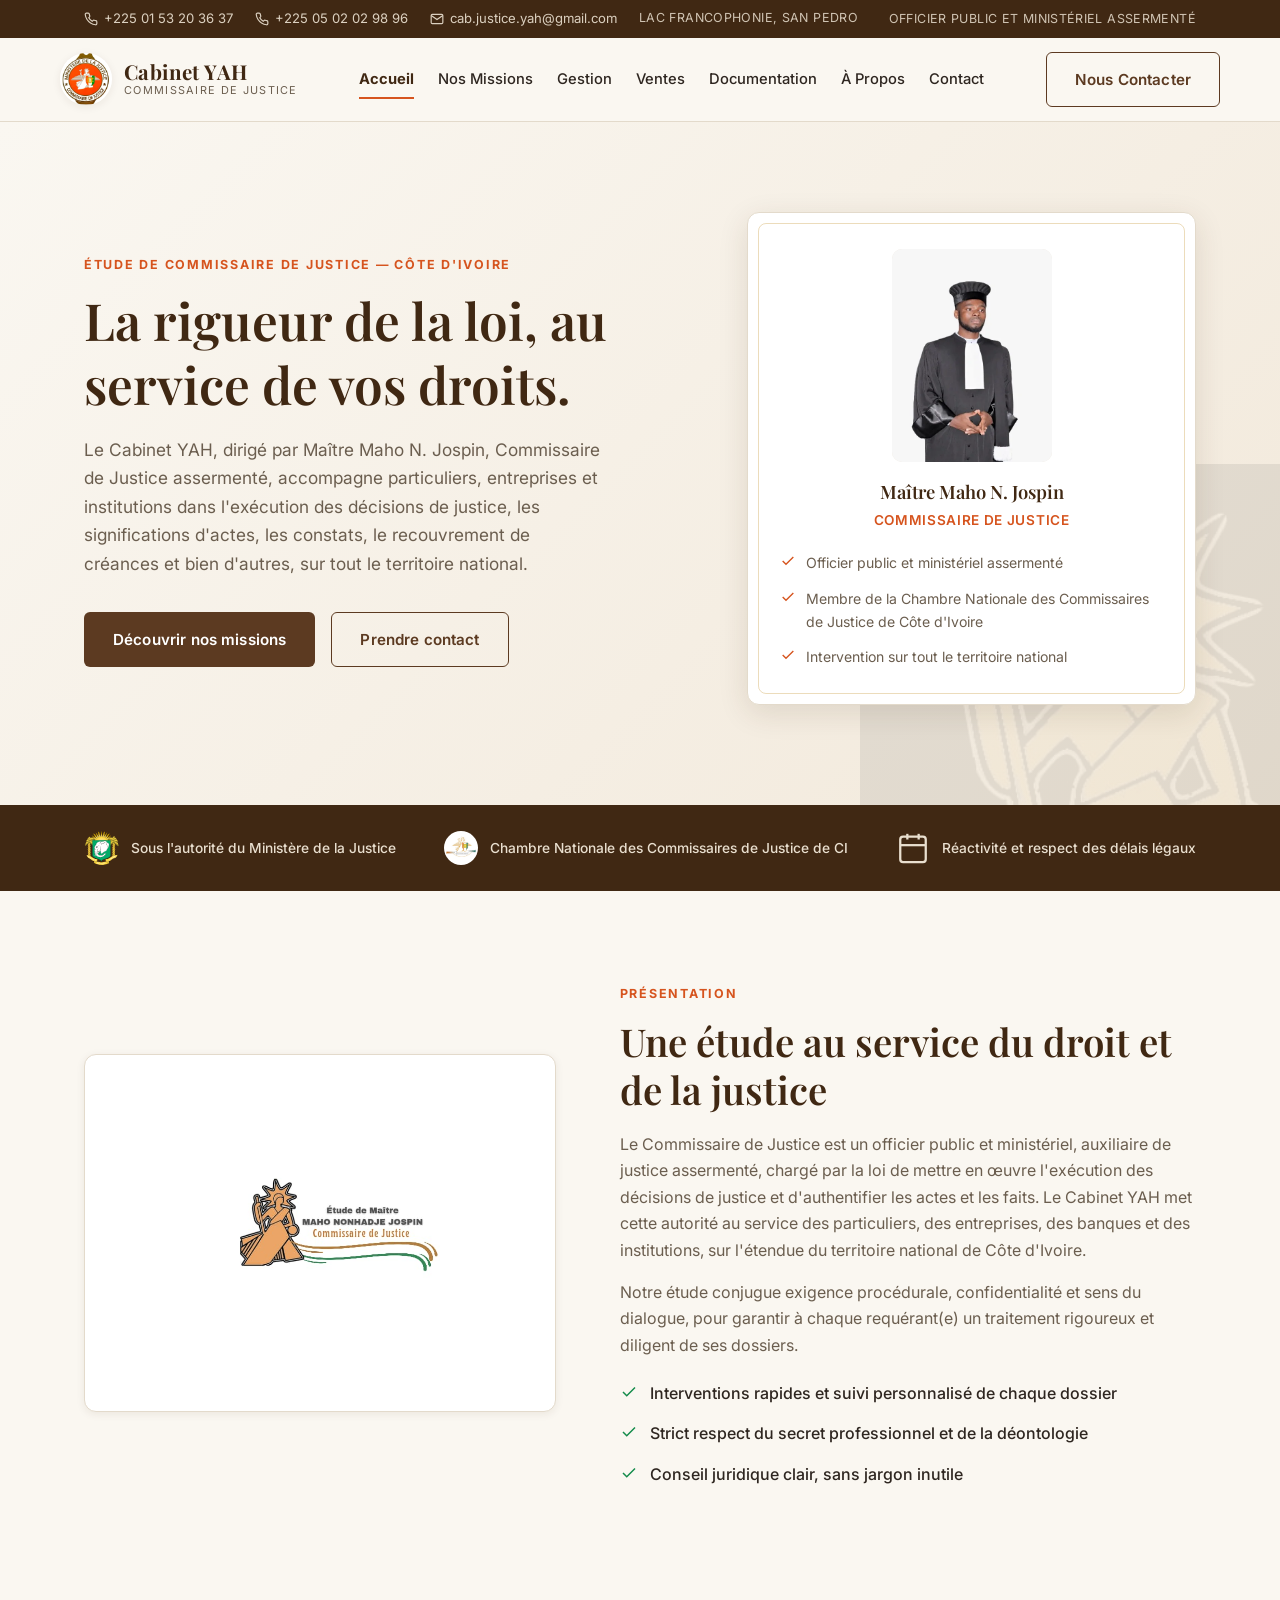
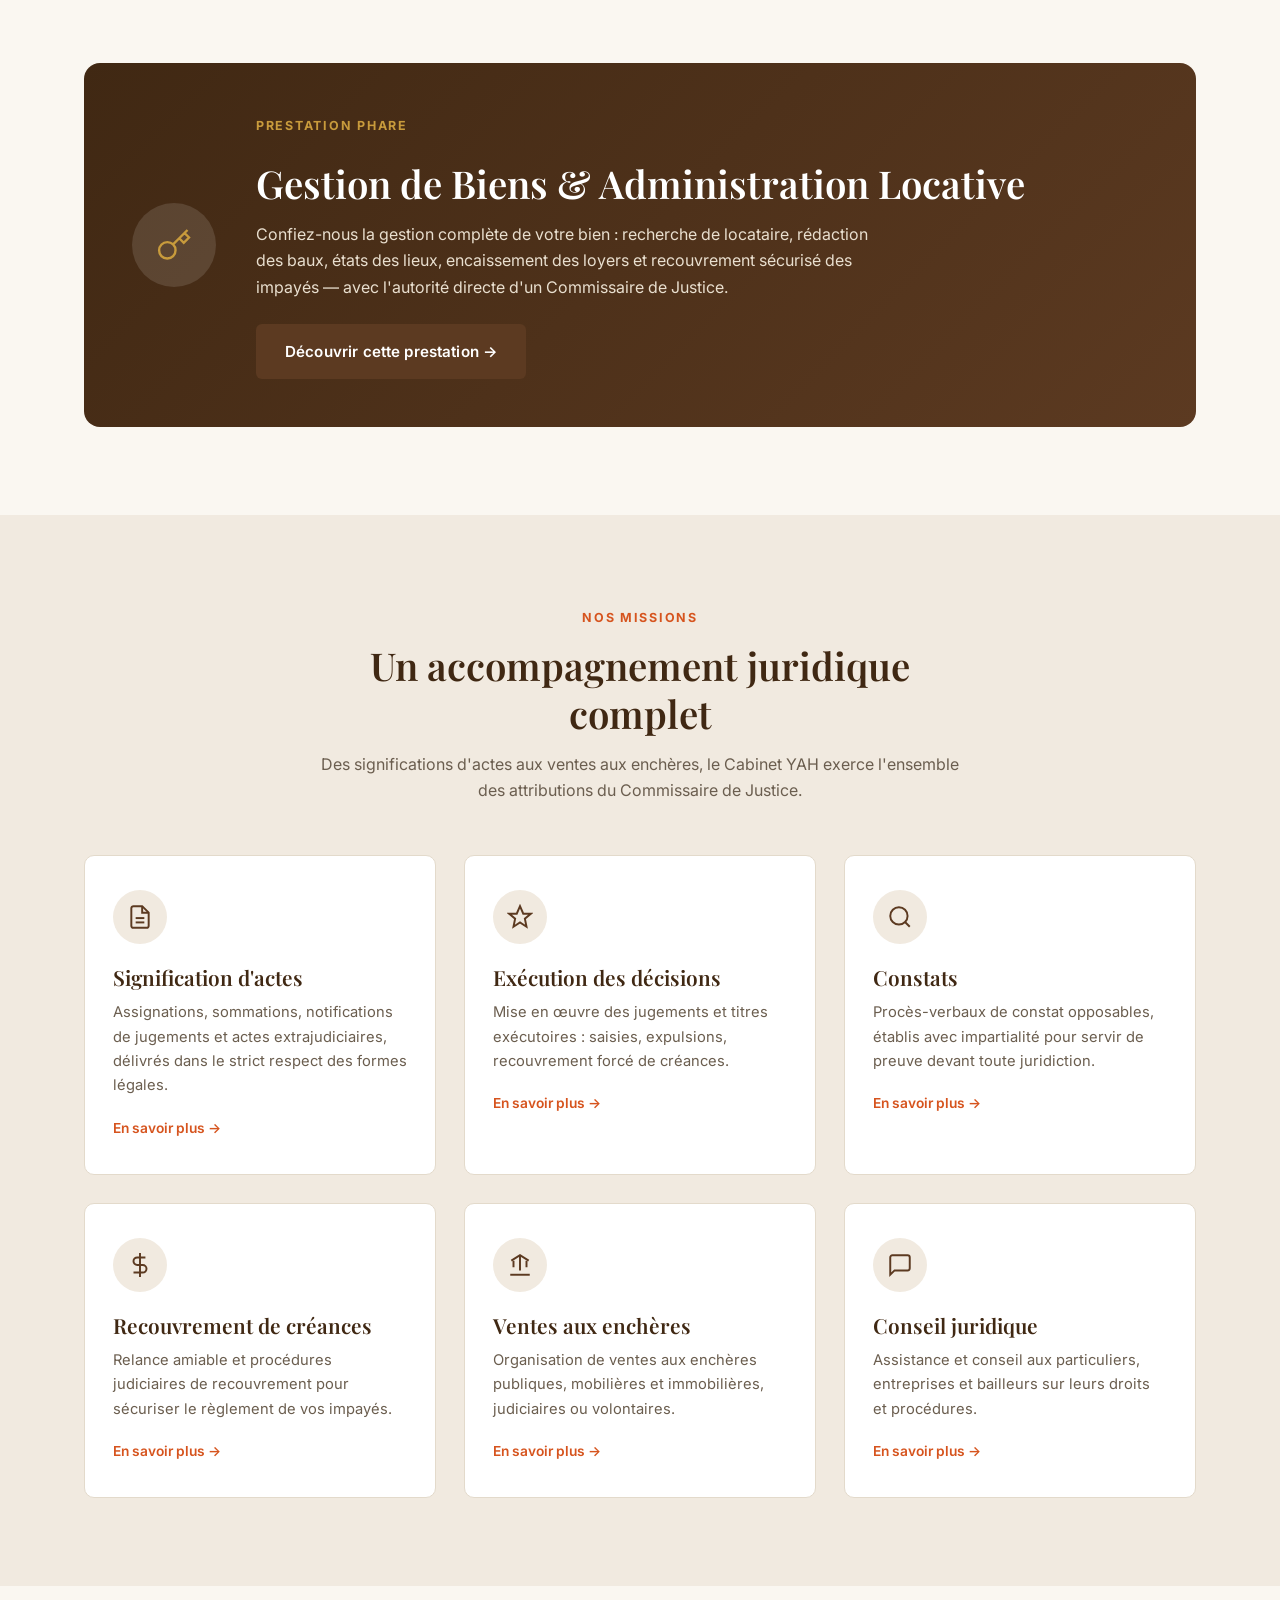
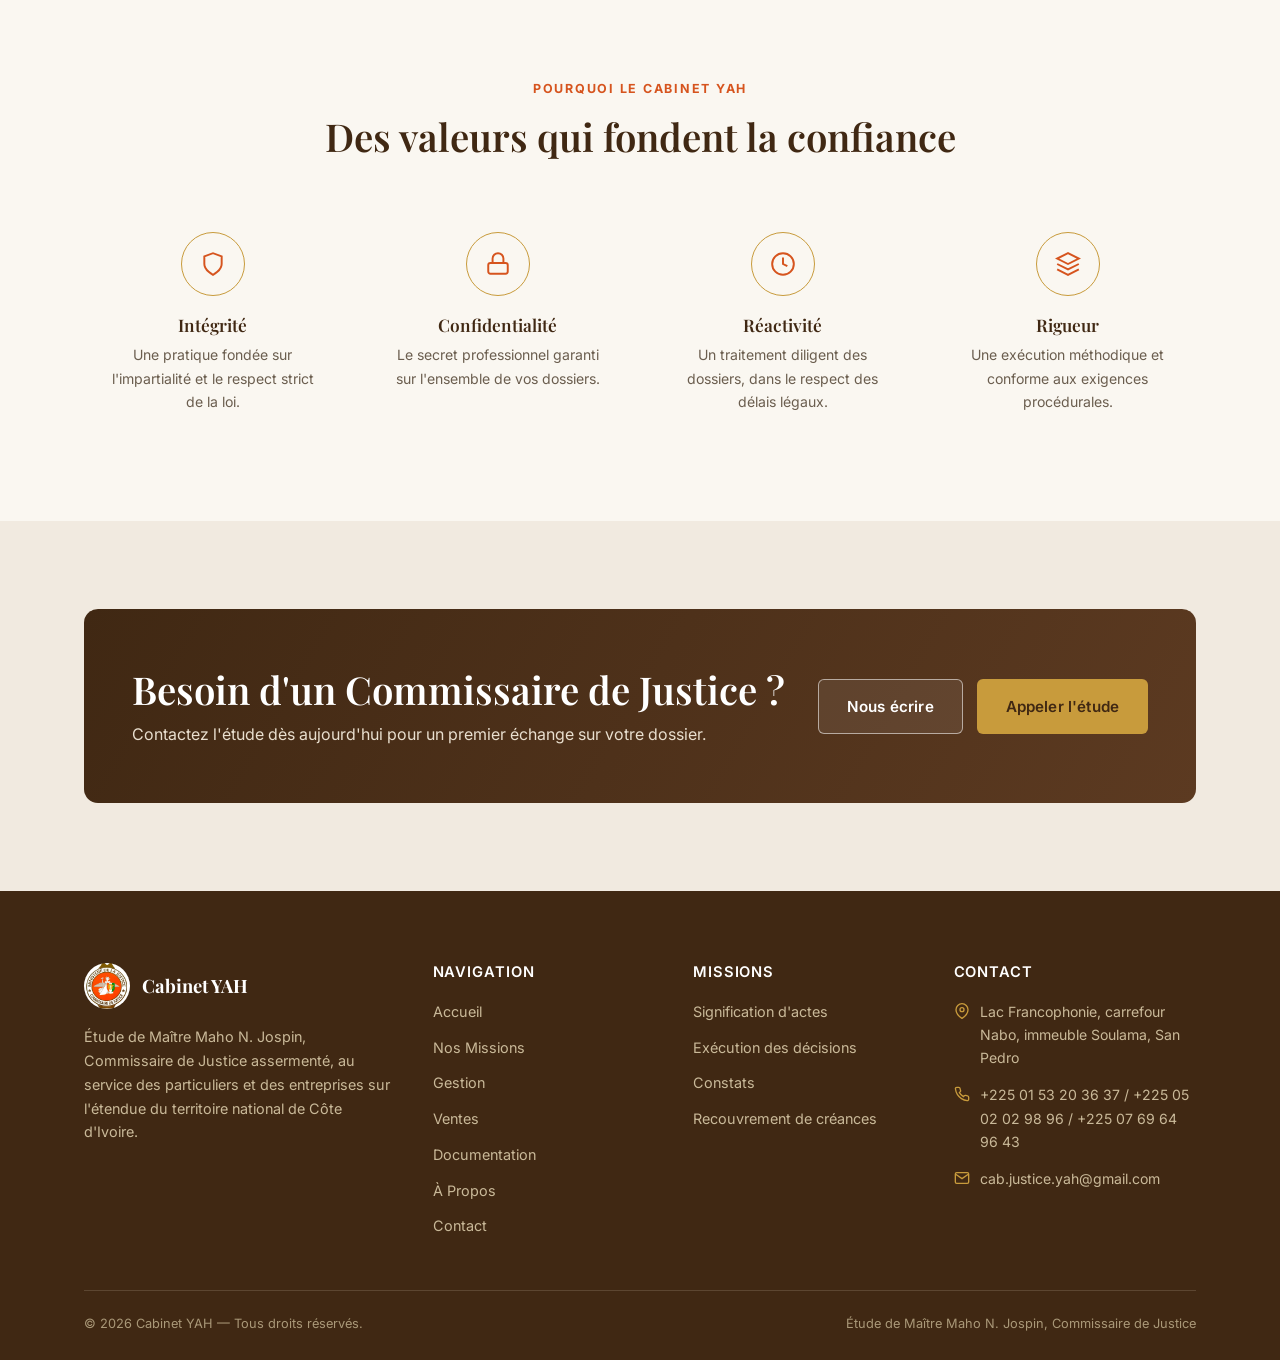
==== commit 60c0061f: "Etend la portee du cabinet a toute la Cote d'Ivoire, rend l'email optionnel et ajoute un second nume" ====
--- a/index.html
+++ b/index.html
@@ -3,19 +3,19 @@
 <head>
 <meta charset="UTF-8">
 <meta name="viewport" content="width=device-width, initial-scale=1.0">
-<title>Cabinet YAH — Étude de Maître Maho N. Jospin, Commissaire de Justice | San Pedro</title>
-<meta name="description" content="Cabinet YAH, étude de Maître Maho N. Jospin, Commissaire de Justice assermenté à San Pedro, Côte d'Ivoire. Significations, exécutions, constats, recouvrement de créances, ventes aux enchères.">
+<title>Cabinet YAH — Étude de Maître Maho N. Jospin, Commissaire de Justice | Côte d'Ivoire</title>
+<meta name="description" content="Cabinet YAH, étude de Maître Maho N. Jospin, Commissaire de Justice assermenté, intervenant sur l'étendue du territoire national de Côte d'Ivoire. Significations, exécutions, constats, recouvrement de créances, ventes aux enchères.">
 
 <meta property="og:type" content="website">
 <meta property="og:site_name" content="Cabinet YAH">
 <meta property="og:locale" content="fr_CI">
-<meta property="og:title" content="Cabinet YAH — Étude de Maître Maho N. Jospin, Commissaire de Justice | San Pedro">
-<meta property="og:description" content="Cabinet YAH, étude de Maître Maho N. Jospin, Commissaire de Justice assermenté à San Pedro, Côte d'Ivoire. Significations, exécutions, constats, recouvrement de créances, ventes aux enchères.">
+<meta property="og:title" content="Cabinet YAH — Étude de Maître Maho N. Jospin, Commissaire de Justice | Côte d'Ivoire">
+<meta property="og:description" content="Cabinet YAH, étude de Maître Maho N. Jospin, Commissaire de Justice assermenté, intervenant sur l'étendue du territoire national de Côte d'Ivoire. Significations, exécutions, constats, recouvrement de créances, ventes aux enchères.">
 <meta property="og:image" content="https://othni07.github.io/Cabinet_YAH/assets/img/sceau-ministere-justice.jpeg">
 <meta property="og:url" content="https://othni07.github.io/Cabinet_YAH/">
 <meta name="twitter:card" content="summary_large_image">
-<meta name="twitter:title" content="Cabinet YAH — Étude de Maître Maho N. Jospin, Commissaire de Justice | San Pedro">
-<meta name="twitter:description" content="Cabinet YAH, étude de Maître Maho N. Jospin, Commissaire de Justice assermenté à San Pedro, Côte d'Ivoire. Significations, exécutions, constats, recouvrement de créances, ventes aux enchères.">
+<meta name="twitter:title" content="Cabinet YAH — Étude de Maître Maho N. Jospin, Commissaire de Justice | Côte d'Ivoire">
+<meta name="twitter:description" content="Cabinet YAH, étude de Maître Maho N. Jospin, Commissaire de Justice assermenté, intervenant sur l'étendue du territoire national de Côte d'Ivoire. Significations, exécutions, constats, recouvrement de créances, ventes aux enchères.">
 <meta name="twitter:image" content="https://othni07.github.io/Cabinet_YAH/assets/img/sceau-ministere-justice.jpeg">
 <link rel="canonical" href="https://othni07.github.io/Cabinet_YAH/">
 
@@ -27,7 +27,7 @@
 <link rel="icon" type="image/png" sizes="32x32" href="favicon-32x32.png">
 <link rel="icon" type="image/png" sizes="16x16" href="favicon-16x16.png">
 <link rel="apple-touch-icon" sizes="180x180" href="apple-touch-icon.png">
-<link rel="stylesheet" href="css/style.css">
+<link rel="stylesheet" href="css/style.css?v=3">
 
 <script type="application/ld+json">
 {
@@ -59,6 +59,10 @@
 <div class="topbar">
   <div class="container">
     <div class="topbar__contacts">
+      <a href="tel:+2250153203637">
+        <svg width="14" height="14" viewBox="0 0 24 24" fill="none" stroke="currentColor" stroke-width="2"><path d="M22 16.92v3a2 2 0 0 1-2.18 2 19.79 19.79 0 0 1-8.63-3.07 19.5 19.5 0 0 1-6-6 19.79 19.79 0 0 1-3.07-8.67A2 2 0 0 1 4.11 2h3a2 2 0 0 1 2 1.72c.127.96.361 1.903.7 2.81a2 2 0 0 1-.45 2.11L8.09 9.91a16 16 0 0 0 6 6l1.27-1.27a2 2 0 0 1 2.11-.45c.907.339 1.85.573 2.81.7A2 2 0 0 1 22 16.92z"/></svg>
+        +225 01 53 20 36 37
+      </a>
       <a href="tel:+2250502029896">
         <svg width="14" height="14" viewBox="0 0 24 24" fill="none" stroke="currentColor" stroke-width="2"><path d="M22 16.92v3a2 2 0 0 1-2.18 2 19.79 19.79 0 0 1-8.63-3.07 19.5 19.5 0 0 1-6-6 19.79 19.79 0 0 1-3.07-8.67A2 2 0 0 1 4.11 2h3a2 2 0 0 1 2 1.72c.127.96.361 1.903.7 2.81a2 2 0 0 1-.45 2.11L8.09 9.91a16 16 0 0 0 6 6l1.27-1.27a2 2 0 0 1 2.11-.45c.907.339 1.85.573 2.81.7A2 2 0 0 1 22 16.92z"/></svg>
         +225 05 02 02 98 96
@@ -140,7 +144,7 @@
   <img src="assets/img/silhouette-justice-or.jpeg" alt="" class="hero__watermark">
   <div class="container">
     <div>
-      <span class="eyebrow">Étude de Commissaire de Justice — San Pedro</span>
+      <span class="eyebrow">Étude de Commissaire de Justice — Côte d'Ivoire</span>
       <h1>La rigueur de la loi, au service de vos droits.</h1>
       <p class="hero__subtitle">Le Cabinet YAH, dirigé par Maître Maho N. Jospin, Commissaire de Justice assermenté, accompagne particuliers, entreprises et institutions dans l'exécution des décisions de justice, les significations d'actes, les constats, le recouvrement de créances et bien d'autres, sur tout le territoire national.</p>
       <div class="hero__actions">
@@ -189,7 +193,7 @@
     <div class="split__body reveal">
       <span class="eyebrow">Présentation</span>
       <h2>Une étude au service du droit et de la justice</h2>
-      <p>Le Commissaire de Justice est un officier public et ministériel, auxiliaire de justice assermenté, chargé par la loi de mettre en œuvre l'exécution des décisions de justice et d'authentifier les actes et les faits. Depuis San Pedro, le Cabinet YAH met cette autorité au service des particuliers, des entreprises, des banques et des institutions.</p>
+      <p>Le Commissaire de Justice est un officier public et ministériel, auxiliaire de justice assermenté, chargé par la loi de mettre en œuvre l'exécution des décisions de justice et d'authentifier les actes et les faits. Le Cabinet YAH met cette autorité au service des particuliers, des entreprises, des banques et des institutions, sur l'étendue du territoire national de Côte d'Ivoire.</p>
       <p>Notre étude conjugue exigence procédurale, confidentialité et sens du dialogue, pour garantir à chaque requérant(e) un traitement rigoureux et diligent de ses dossiers.</p>
       <ul class="split__list">
         <li><svg width="18" height="18" viewBox="0 0 24 24" fill="none" stroke="currentColor" stroke-width="2"><polyline points="20 6 9 17 4 12"/></svg> Interventions rapides et suivi personnalisé de chaque dossier</li>
@@ -318,7 +322,7 @@
           <img src="assets/img/sceau-ministere-justice.jpeg" alt="Cabinet YAH" loading="lazy">
           <strong>Cabinet YAH</strong>
         </div>
-        <p>Étude de Maître Maho N. Jospin, Commissaire de Justice assermenté, au service des particuliers et des entreprises à San Pedro, Côte d'Ivoire.</p>
+        <p>Étude de Maître Maho N. Jospin, Commissaire de Justice assermenté, au service des particuliers et des entreprises sur l'étendue du territoire national de Côte d'Ivoire.</p>
       </div>
       <div>
         <h4>Navigation</h4>
@@ -357,6 +361,6 @@
   </div>
 </footer>
 
-<script src="js/main.js"></script>
+<script src="js/main.js?v=2"></script>
 </body>
 </html>
--- a/css/style.css
+++ b/css/style.css
@@ -983,7 +983,7 @@
 .bottom-nav.open .bottom-nav__more-toggle svg { color: var(--color-accent-orange); }
 
 .bottom-nav__more {
-  display: none;
+  display: flex;
   flex-direction: column;
   position: absolute;
   right: 8px;
@@ -995,8 +995,19 @@
   box-shadow: var(--shadow-md);
   padding: 8px;
   min-width: 190px;
-}
-.bottom-nav.open .bottom-nav__more { display: flex; }
+  opacity: 0;
+  visibility: hidden;
+  transform: translateY(10px) scale(0.97);
+  transform-origin: bottom right;
+  pointer-events: none;
+  transition: opacity 0.22s ease, transform 0.22s ease, visibility 0.22s;
+}
+.bottom-nav.open .bottom-nav__more {
+  opacity: 1;
+  visibility: visible;
+  transform: translateY(0) scale(1);
+  pointer-events: auto;
+}
 .bottom-nav__more .bottom-nav__link {
   flex-direction: row;
   justify-content: flex-start;
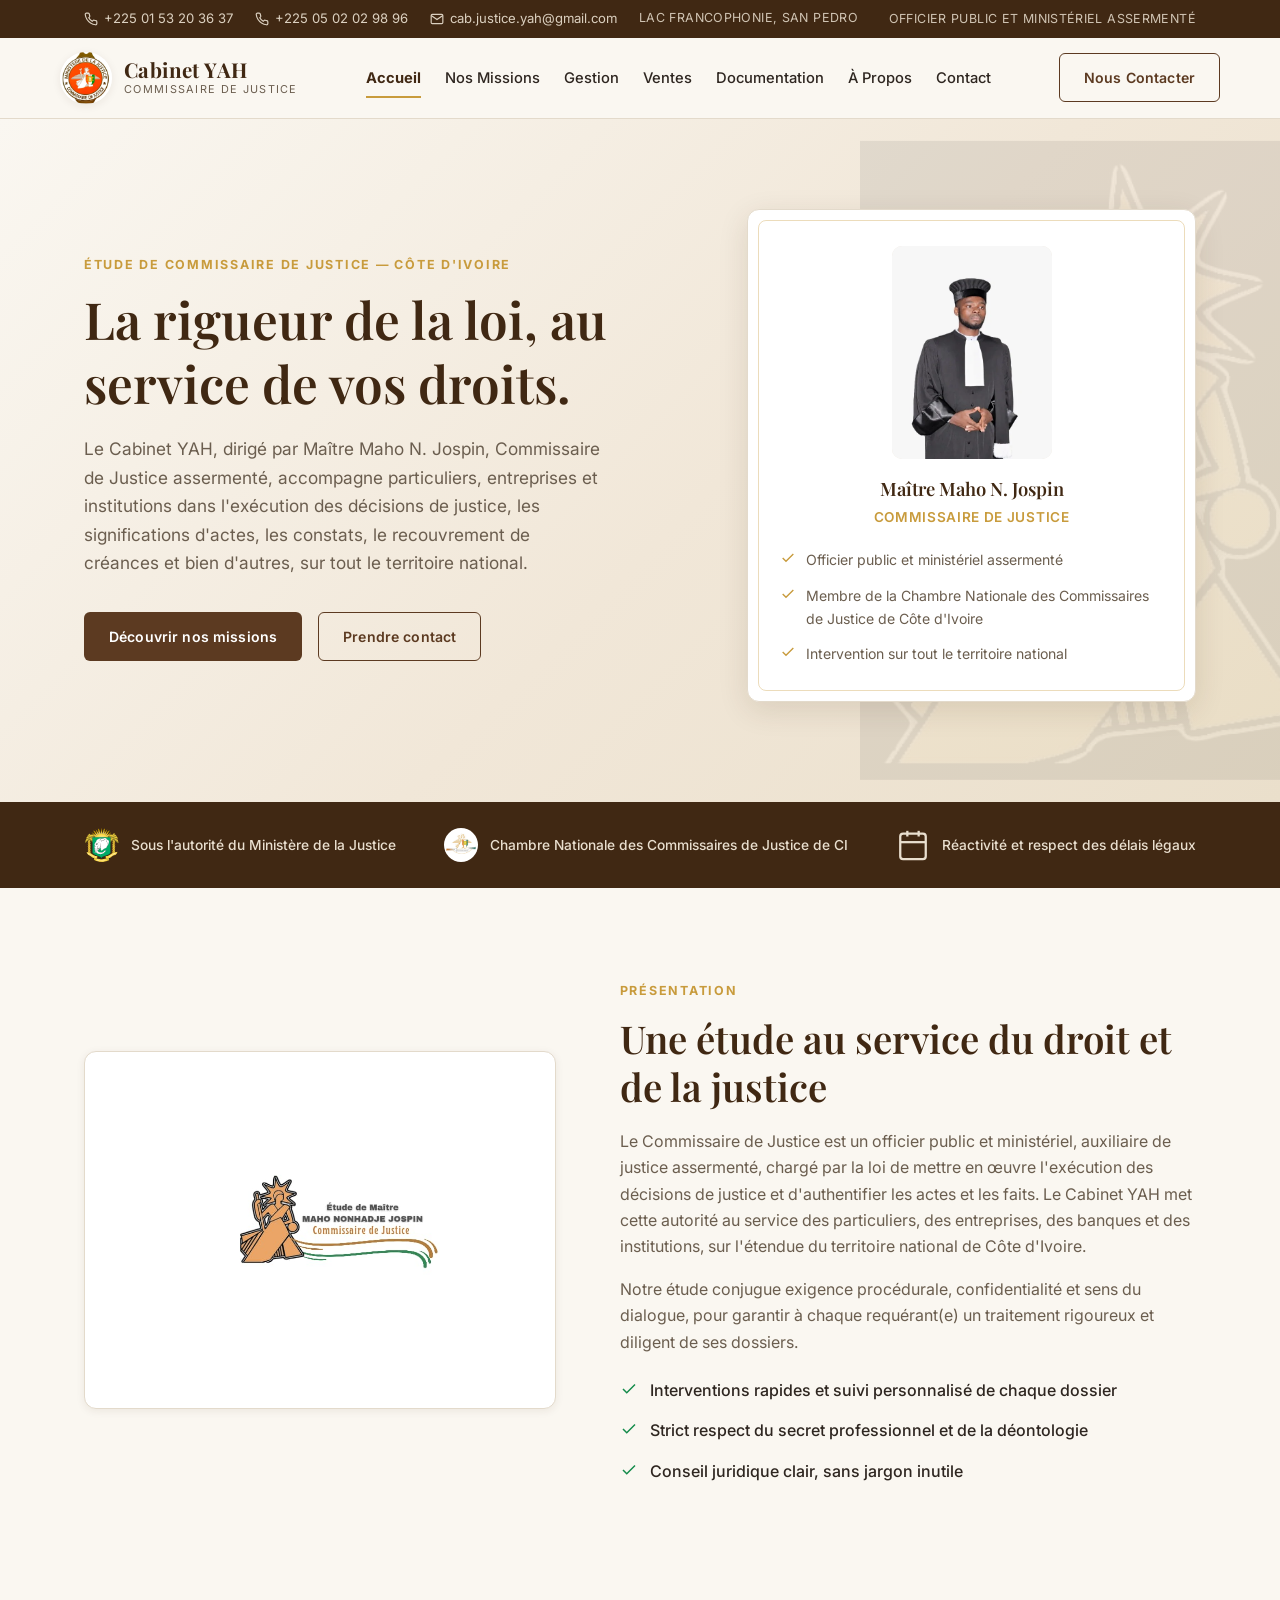
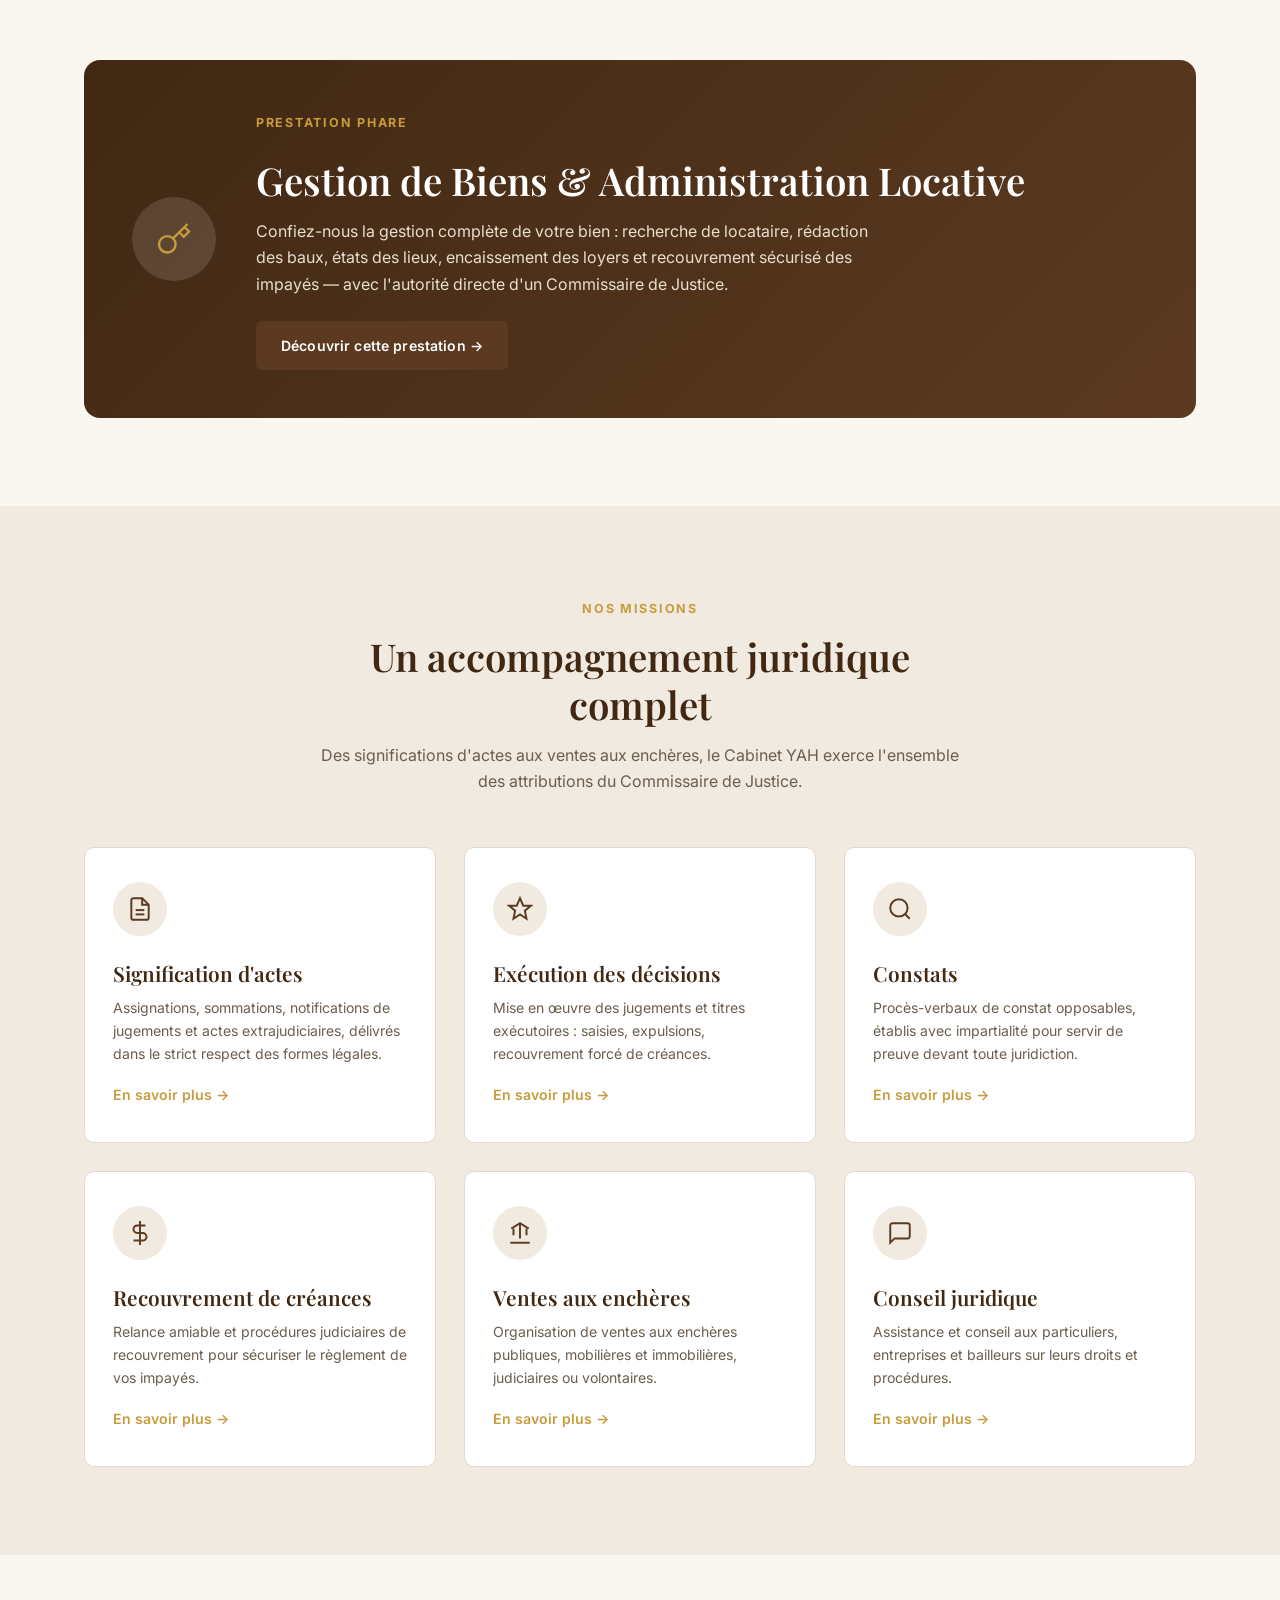
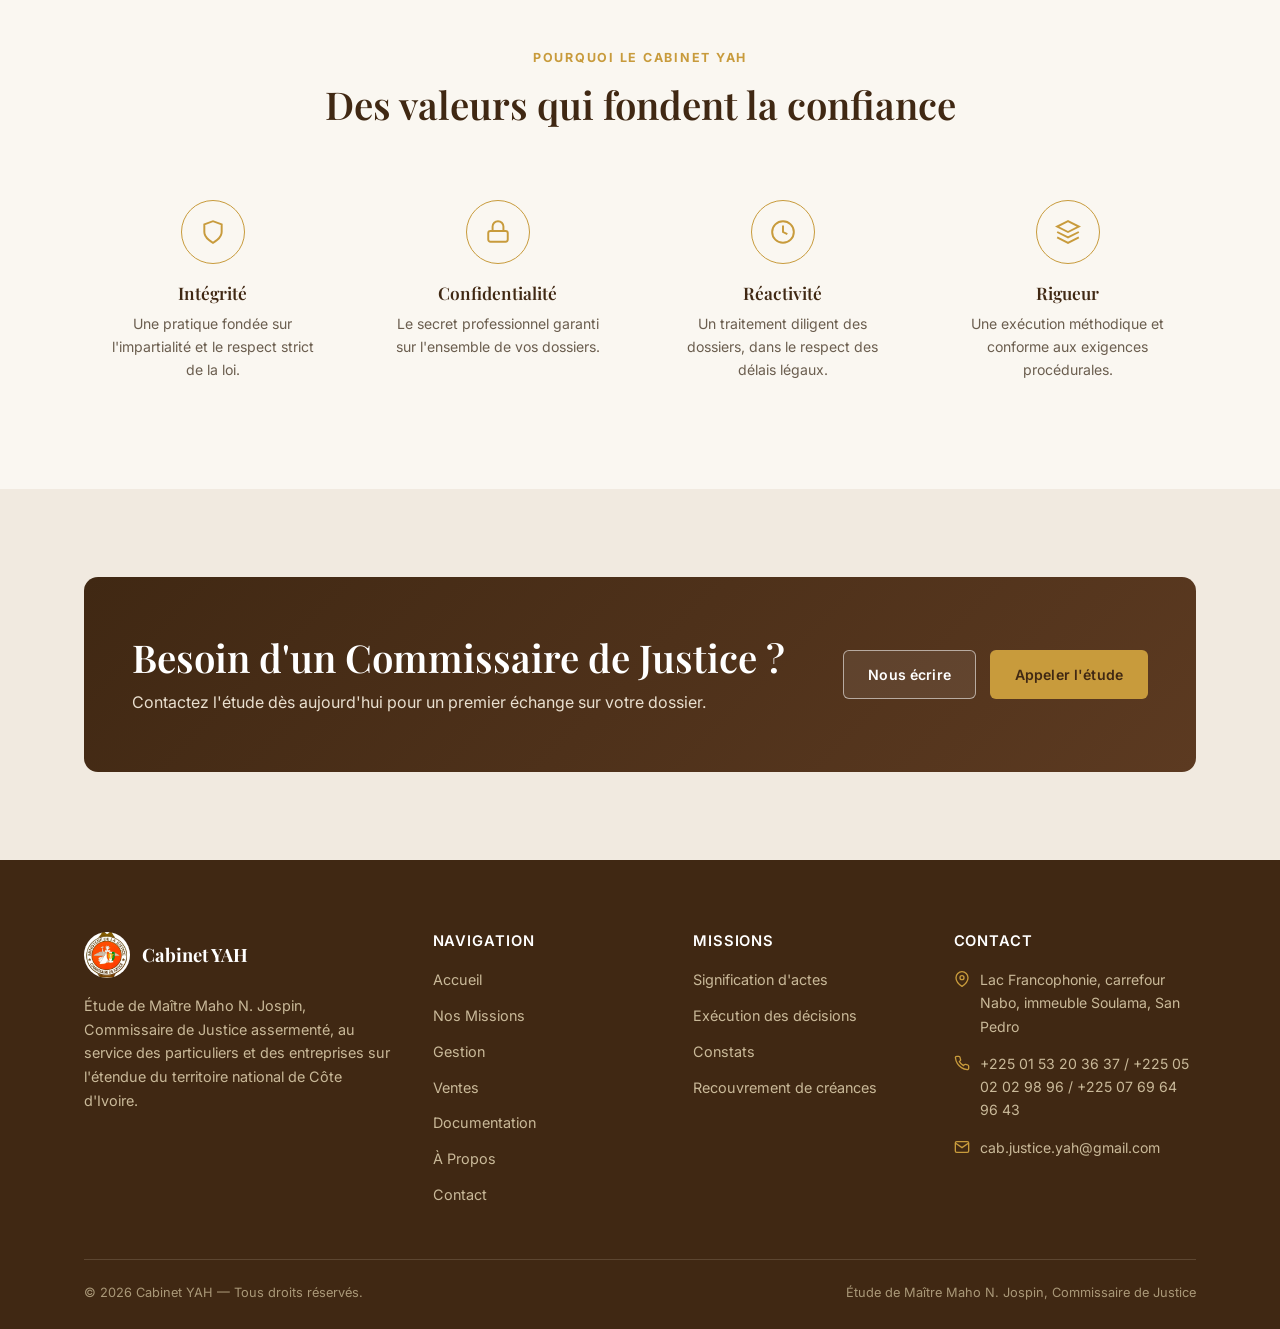
==== commit 1cd9dcde: "Refonte sobre : accent unique, suppression des animations perpetuelles - Variables CSS pour la palet" ====
--- a/index.html
+++ b/index.html
@@ -27,7 +27,7 @@
 <link rel="icon" type="image/png" sizes="32x32" href="favicon-32x32.png">
 <link rel="icon" type="image/png" sizes="16x16" href="favicon-16x16.png">
 <link rel="apple-touch-icon" sizes="180x180" href="apple-touch-icon.png">
-<link rel="stylesheet" href="css/style.css?v=3">
+<link rel="stylesheet" href="css/style.css?v=4">
 
 <script type="application/ld+json">
 {
@@ -308,7 +308,7 @@
       </div>
       <div class="cta-banner__actions">
         <a href="contact.html" class="btn btn--ghost-light">Nous écrire</a>
-        <a href="tel:+2250153203637" class="btn" style="background:var(--color-accent); color:var(--color-primary-dark);">Appeler l'étude</a>
+        <a href="tel:+2250153203637" class="btn btn--accent">Appeler l'étude</a>
       </div>
     </div>
   </div>
--- a/css/style.css
+++ b/css/style.css
@@ -5,15 +5,17 @@
    ========================================================= */
 
 :root {
-  /* Palette inspirée de la carte de visite du cabinet */
+  /* Palette inspirée de la carte de visite du cabinet.
+     Un seul accent décoratif (--color-accent, or) porte la mise en valeur
+     du site sur toutes les pages. */
   --color-bg: #FAF7F1;
   --color-bg-alt: #F1EAE0;
+  --color-bg-warm: #EADFCB;
   --color-surface: #FFFFFF;
   --color-primary: #5C3A21;
   --color-primary-dark: #402813;
   --color-primary-light: #7A5233;
   --color-accent: #C89B3C;
-  --color-accent-orange: #D6541E;
   --color-green: #148B4B;
   --color-text: #2E2620;
   --color-text-muted: #6B5E4F;
@@ -22,8 +24,32 @@
   --font-heading: 'Playfair Display', Georgia, serif;
   --font-body: 'Inter', -apple-system, BlinkMacSystemFont, 'Segoe UI', sans-serif;
 
+  /* Échelle typographique */
+  --text-xs: 0.78rem;
+  --text-sm: 0.88rem;
+  --text-base: 1rem;
+  --text-md: 1.08rem;
+  --text-lg: 1.3rem;
+  --text-xl: clamp(1.7rem, 3vw, 2.4rem);
+  --text-2xl: clamp(2.2rem, 4vw, 3.4rem);
+
+  /* Échelle d'espacement — dérivée des valeurs déjà en usage dans le site,
+     pour centraliser le contrôle sans changer le rendu actuel. */
+  --space-1: 4px;
+  --space-2: 8px;
+  --space-3: 12px;
+  --space-4: 16px;
+  --space-5: 20px;
+  --space-6: 24px;
+  --space-7: 32px;
+  --space-8: 48px;
+  --space-9: 64px;
+  --space-10: 88px;
+
   --container-w: 1160px;
   --radius: 6px;
+  --radius-md: 10px;
+  --radius-lg: 14px;
   --shadow-sm: 0 2px 8px rgba(64, 40, 19, 0.08);
   --shadow-md: 0 8px 30px rgba(64, 40, 19, 0.12);
   --transition: 0.25s ease;
@@ -51,7 +77,7 @@
   width: 100%;
   max-width: var(--container-w);
   margin: 0 auto;
-  padding: 0 24px;
+  padding: 0 var(--space-6);
 }
 
 h1, h2, h3, h4 {
@@ -61,25 +87,25 @@
   line-height: 1.25;
 }
 
-h1 { font-size: clamp(2.2rem, 4vw, 3.4rem); }
-h2 { font-size: clamp(1.7rem, 3vw, 2.4rem); }
-h3 { font-size: 1.3rem; }
+h1 { font-size: var(--text-2xl); }
+h2 { font-size: var(--text-xl); }
+h3 { font-size: var(--text-lg); }
 
 p { color: var(--color-text-muted); }
 
 .eyebrow {
   display: inline-block;
   font-family: var(--font-body);
-  font-size: 0.78rem;
+  font-size: var(--text-xs);
   font-weight: 700;
   letter-spacing: 0.14em;
   text-transform: uppercase;
-  color: var(--color-accent-orange);
-  margin-bottom: 12px;
+  color: var(--color-accent);
+  margin-bottom: var(--space-3);
 }
 
 .section {
-  padding: 88px 0;
+  padding: var(--space-10) 0;
 }
 
 .section--alt {
@@ -98,19 +124,19 @@
 .btn {
   display: inline-flex;
   align-items: center;
-  gap: 8px;
-  padding: 14px 28px;
+  gap: var(--space-2);
+  padding: var(--space-3) var(--space-6);
   border-radius: var(--radius);
   font-family: var(--font-body);
   font-weight: 600;
-  font-size: 0.95rem;
+  font-size: var(--text-sm);
   letter-spacing: 0.01em;
   border: 1px solid transparent;
   cursor: pointer;
-  transition: all var(--transition), transform 0.25s ease, box-shadow 0.25s ease;
-}
-.btn:hover { transform: translateY(-3px); box-shadow: var(--shadow-md); }
-.btn:active { transform: translateY(-1px); }
+  transition: background-color var(--transition), border-color var(--transition), color var(--transition), transform var(--transition), box-shadow var(--transition);
+}
+.btn:hover { transform: translateY(-2px); box-shadow: var(--shadow-sm); }
+.btn:active { transform: translateY(0); }
 
 .btn--primary {
   background: var(--color-primary);
@@ -131,6 +157,12 @@
   color: #fff;
 }
 .btn--ghost-light:hover { background: rgba(255,255,255,0.18); }
+
+.btn--accent {
+  background: var(--color-accent);
+  color: var(--color-primary-dark);
+}
+.btn--accent:hover { background: var(--color-primary-dark); color: #fff; }
 
 /* ---------- Top info bar ---------- */
 .topbar {
@@ -185,9 +217,9 @@
   border-radius: 50%;
   object-fit: cover;
   box-shadow: var(--shadow-sm);
-  transition: width 0.3s ease, height 0.3s ease, transform 0.4s ease;
-}
-.brand:hover .brand__seal { transform: rotate(-8deg) scale(1.05); }
+  transition: width 0.3s ease, height 0.3s ease, transform 0.3s ease;
+}
+.brand:hover .brand__seal { transform: scale(1.04); }
 .brand__text { display: flex; flex-direction: column; line-height: 1.1; }
 .brand__name {
   font-family: var(--font-heading);
@@ -233,7 +265,7 @@
   position: absolute;
   left: 0; right: 0; bottom: -4px;
   height: 2px;
-  background: var(--color-accent-orange);
+  background: var(--color-accent);
 }
 .nav__links a.active::before { display: none; }
 
@@ -243,19 +275,17 @@
 .hero {
   position: relative;
   overflow: hidden;
-  background: linear-gradient(135deg, #FAF7F1 0%, #F1E7D8 55%, #EADFCB 100%);
-  background-size: 200% 200%;
+  background: linear-gradient(135deg, var(--color-bg) 0%, #F1E7D8 55%, var(--color-bg-warm) 100%);
   padding: 90px 0 100px;
-  animation: heroGradient 16s ease infinite;
 }
 .hero__watermark {
   position: absolute;
   right: -60px;
   top: 50%;
+  transform: translateY(-50%);
   width: 480px;
   opacity: 0.07;
   pointer-events: none;
-  animation: floatWatermark 8s ease-in-out infinite;
 }
 .hero .container {
   display: grid;
@@ -289,14 +319,6 @@
 @keyframes fadeInUp {
   from { opacity: 0; transform: translateY(22px); }
   to { opacity: 1; transform: translateY(0); }
-}
-@keyframes floatWatermark {
-  0%, 100% { transform: translateY(-50%) translateY(0); }
-  50% { transform: translateY(-50%) translateY(-16px); }
-}
-@keyframes heroGradient {
-  0%, 100% { background-position: 0% 50%; }
-  50% { background-position: 100% 50%; }
 }
 
 .hero__panel {
@@ -332,7 +354,7 @@
 }
 .hero__panel-role {
   text-align: center;
-  color: var(--color-accent-orange);
+  color: var(--color-accent);
   font-weight: 600;
   font-size: 0.85rem;
   letter-spacing: 0.05em;
@@ -347,7 +369,7 @@
   font-size: 0.88rem;
   color: var(--color-text-muted);
 }
-.hero__panel-list svg { flex-shrink: 0; margin-top: 2px; color: var(--color-accent-orange); }
+.hero__panel-list svg { flex-shrink: 0; margin-top: 2px; color: var(--color-accent); }
 
 /* ---------- Trust bar ---------- */
 .trustbar {
@@ -404,12 +426,12 @@
 .card {
   background: var(--color-surface);
   border: 1px solid var(--color-border);
-  border-radius: 10px;
+  border-radius: var(--radius-md);
   padding: 34px 28px;
   transition: transform var(--transition), box-shadow var(--transition), border-color var(--transition);
 }
 .card:hover {
-  transform: translateY(-6px);
+  transform: translateY(-4px);
   box-shadow: var(--shadow-md);
   border-color: var(--color-accent);
 }
@@ -422,17 +444,16 @@
   align-items: center;
   justify-content: center;
   color: var(--color-primary);
-  margin-bottom: 20px;
-  transition: transform 0.35s ease, background 0.35s ease, color 0.35s ease;
+  margin-bottom: var(--space-6);
+  transition: background 0.3s ease, color 0.3s ease;
 }
 .card:hover .card__icon {
-  transform: scale(1.1) rotate(-6deg);
   background: var(--color-primary);
   color: #fff;
 }
 .card h3 { margin-bottom: 10px; }
-.card p { font-size: 0.92rem; margin-bottom: 16px; }
-.card__link { font-size: 0.86rem; font-weight: 600; color: var(--color-accent-orange); display: inline-flex; align-items: center; gap: 6px; transition: gap 0.25s ease; }
+.card p { font-size: var(--text-sm); margin-bottom: var(--space-4); }
+.card__link { font-size: var(--text-sm); font-weight: 600; color: var(--color-accent); display: inline-flex; align-items: center; gap: 6px; transition: gap 0.25s ease; }
 .card__link:hover { text-decoration: underline; gap: 10px; }
 
 /* ---------- Values ---------- */
@@ -454,13 +475,12 @@
   display: flex;
   align-items: center;
   justify-content: center;
-  color: var(--color-accent-orange);
-  transition: transform 0.35s ease, background 0.35s ease, box-shadow 0.35s ease;
+  color: var(--color-accent);
+  transition: background 0.3s ease, color 0.3s ease, box-shadow 0.3s ease;
 }
 .value:hover .value__icon {
-  transform: scale(1.1);
-  background: var(--color-accent-orange);
-  color: #fff;
+  background: var(--color-accent);
+  color: var(--color-primary-dark);
   box-shadow: var(--shadow-sm);
 }
 .value h3 { font-size: 1.08rem; margin-bottom: 8px; }
@@ -468,10 +488,8 @@
 
 /* ---------- CTA banner ---------- */
 .cta-banner {
-  background: linear-gradient(120deg, var(--color-primary-dark), var(--color-primary), var(--color-primary-dark));
-  background-size: 200% 200%;
-  animation: heroGradient 10s ease infinite;
-  border-radius: 14px;
+  background: linear-gradient(135deg, var(--color-primary-dark), var(--color-primary));
+  border-radius: var(--radius-lg);
   padding: 56px 48px;
   display: flex;
   align-items: center;
@@ -509,11 +527,15 @@
 
 /* ---------- Page header (interior pages) ---------- */
 .page-header {
-  background: linear-gradient(135deg, #F1E7D8, #EADFCB);
+  background: linear-gradient(135deg, #F1E7D8, var(--color-bg-warm));
   padding: 64px 0 56px;
   border-bottom: 1px solid var(--color-border);
 }
 .page-header .eyebrow { margin-bottom: 10px; }
+.page-header__lead {
+  max-width: 640px;
+  margin-top: var(--space-4);
+}
 .breadcrumb {
   margin-top: 16px;
   font-size: 0.85rem;
@@ -552,13 +574,29 @@
   margin: 0 auto 22px;
   border-radius: 50%;
   background: var(--color-bg-alt);
-  color: var(--color-accent-orange);
+  color: var(--color-accent);
   display: flex;
   align-items: center;
   justify-content: center;
 }
 .empty-state h3 { margin-bottom: 12px; }
 .empty-state p { margin-bottom: 26px; }
+
+/* Variante "notice" : bandeau d'avertissement aligné à gauche, sur toute la largeur */
+.empty-state--notice {
+  max-width: 100%;
+  text-align: left;
+  display: flex;
+  gap: var(--space-5);
+  align-items: flex-start;
+  padding: var(--space-7);
+  border-style: solid;
+}
+.empty-state--notice .empty-state__icon { flex-shrink: 0; margin: 0; }
+.empty-state--notice p { margin: 0; }
+
+/* Conteneur resserré pour la lecture de texte long (articles) */
+.container--narrow { max-width: 760px; }
 
 /* ---------- Sale item cards (ventes) ---------- */
 .grid--2 { grid-template-columns: repeat(2, 1fr); max-width: 860px; margin: 0 auto; }
@@ -631,7 +669,7 @@
   border-bottom: 1px solid var(--color-border);
 }
 .mission:last-child { border-bottom: none; }
-.mission:hover .mission__num { color: var(--color-accent-orange); transform: translateX(4px); }
+.mission:hover .mission__num { color: var(--color-primary); transform: translateX(4px); }
 .mission__num {
   font-family: var(--font-heading);
   font-size: 2.4rem;
@@ -680,7 +718,7 @@
   object-fit: cover;
   object-position: top center;
 }
-.about-card__role { color: var(--color-accent-orange); font-size: 0.85rem; font-weight: 600; text-transform: uppercase; letter-spacing: 0.05em; margin: 8px 0 20px; }
+.about-card__role { color: var(--color-accent); font-size: 0.85rem; font-weight: 600; text-transform: uppercase; letter-spacing: 0.05em; margin: 8px 0 20px; }
 .about-card__info { text-align: left; display: flex; flex-direction: column; gap: 12px; font-size: 0.88rem; margin-top: 20px; border-top: 1px solid var(--color-border); padding-top: 20px; }
 .about-card__info div { display: flex; gap: 10px; align-items: flex-start; color: var(--color-text-muted); }
 .about-card__info svg { flex-shrink: 0; margin-top: 3px; color: var(--color-primary); }
@@ -757,7 +795,7 @@
 }
 .contact-info__item strong { display: block; margin-bottom: 4px; color: var(--color-primary-dark); }
 .contact-info__item a, .contact-info__item span { font-size: 0.92rem; color: var(--color-text-muted); }
-.contact-info__item a:hover { color: var(--color-accent-orange); }
+.contact-info__item a:hover { color: var(--color-accent); }
 
 .map-embed {
   margin-top: 28px;
@@ -971,7 +1009,7 @@
 }
 .bottom-nav__link svg { width: 20px; height: 20px; flex-shrink: 0; }
 .bottom-nav__link.active { color: var(--color-primary-dark); }
-.bottom-nav__link.active svg { color: var(--color-accent-orange); }
+.bottom-nav__link.active svg { color: var(--color-accent); }
 
 .bottom-nav__more-toggle {
   background: none;
@@ -980,7 +1018,7 @@
   cursor: pointer;
 }
 .bottom-nav.open .bottom-nav__more-toggle { color: var(--color-primary-dark); }
-.bottom-nav.open .bottom-nav__more-toggle svg { color: var(--color-accent-orange); }
+.bottom-nav.open .bottom-nav__more-toggle svg { color: var(--color-accent); }
 
 .bottom-nav__more {
   display: flex;
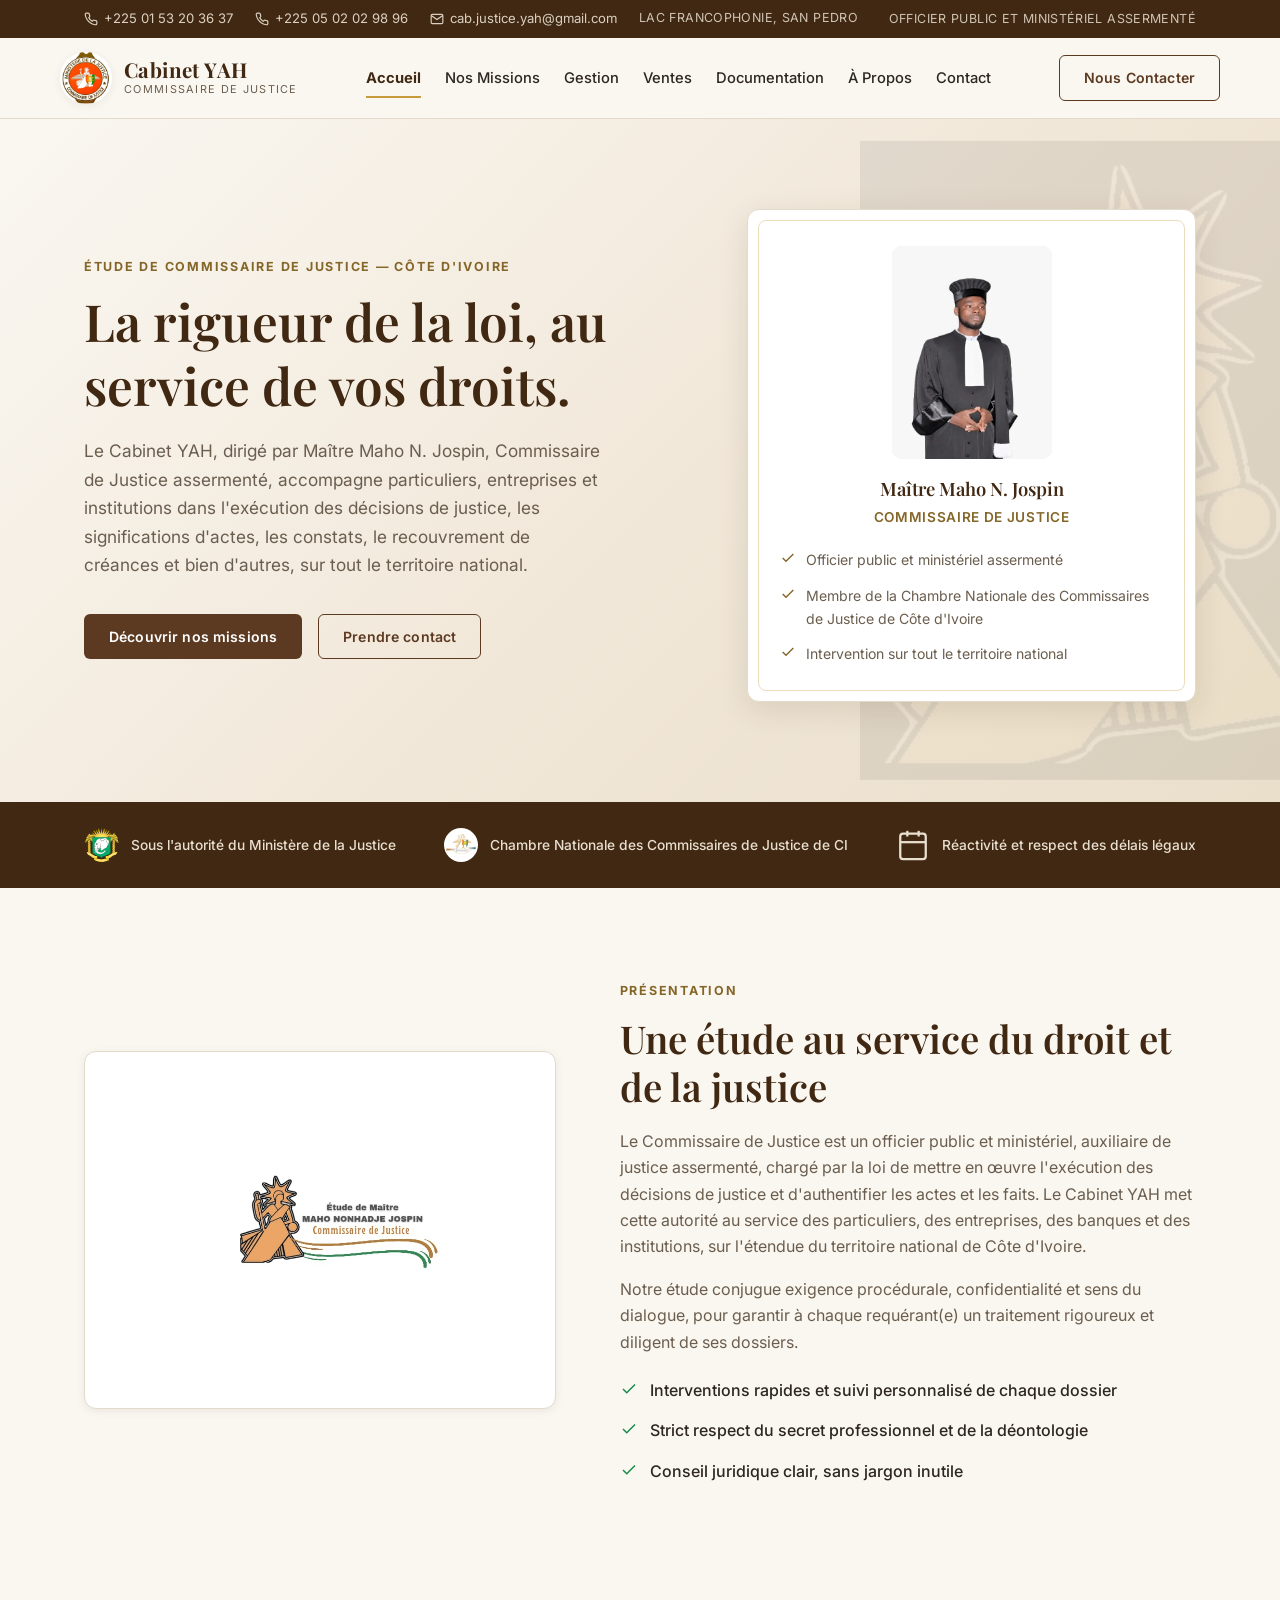
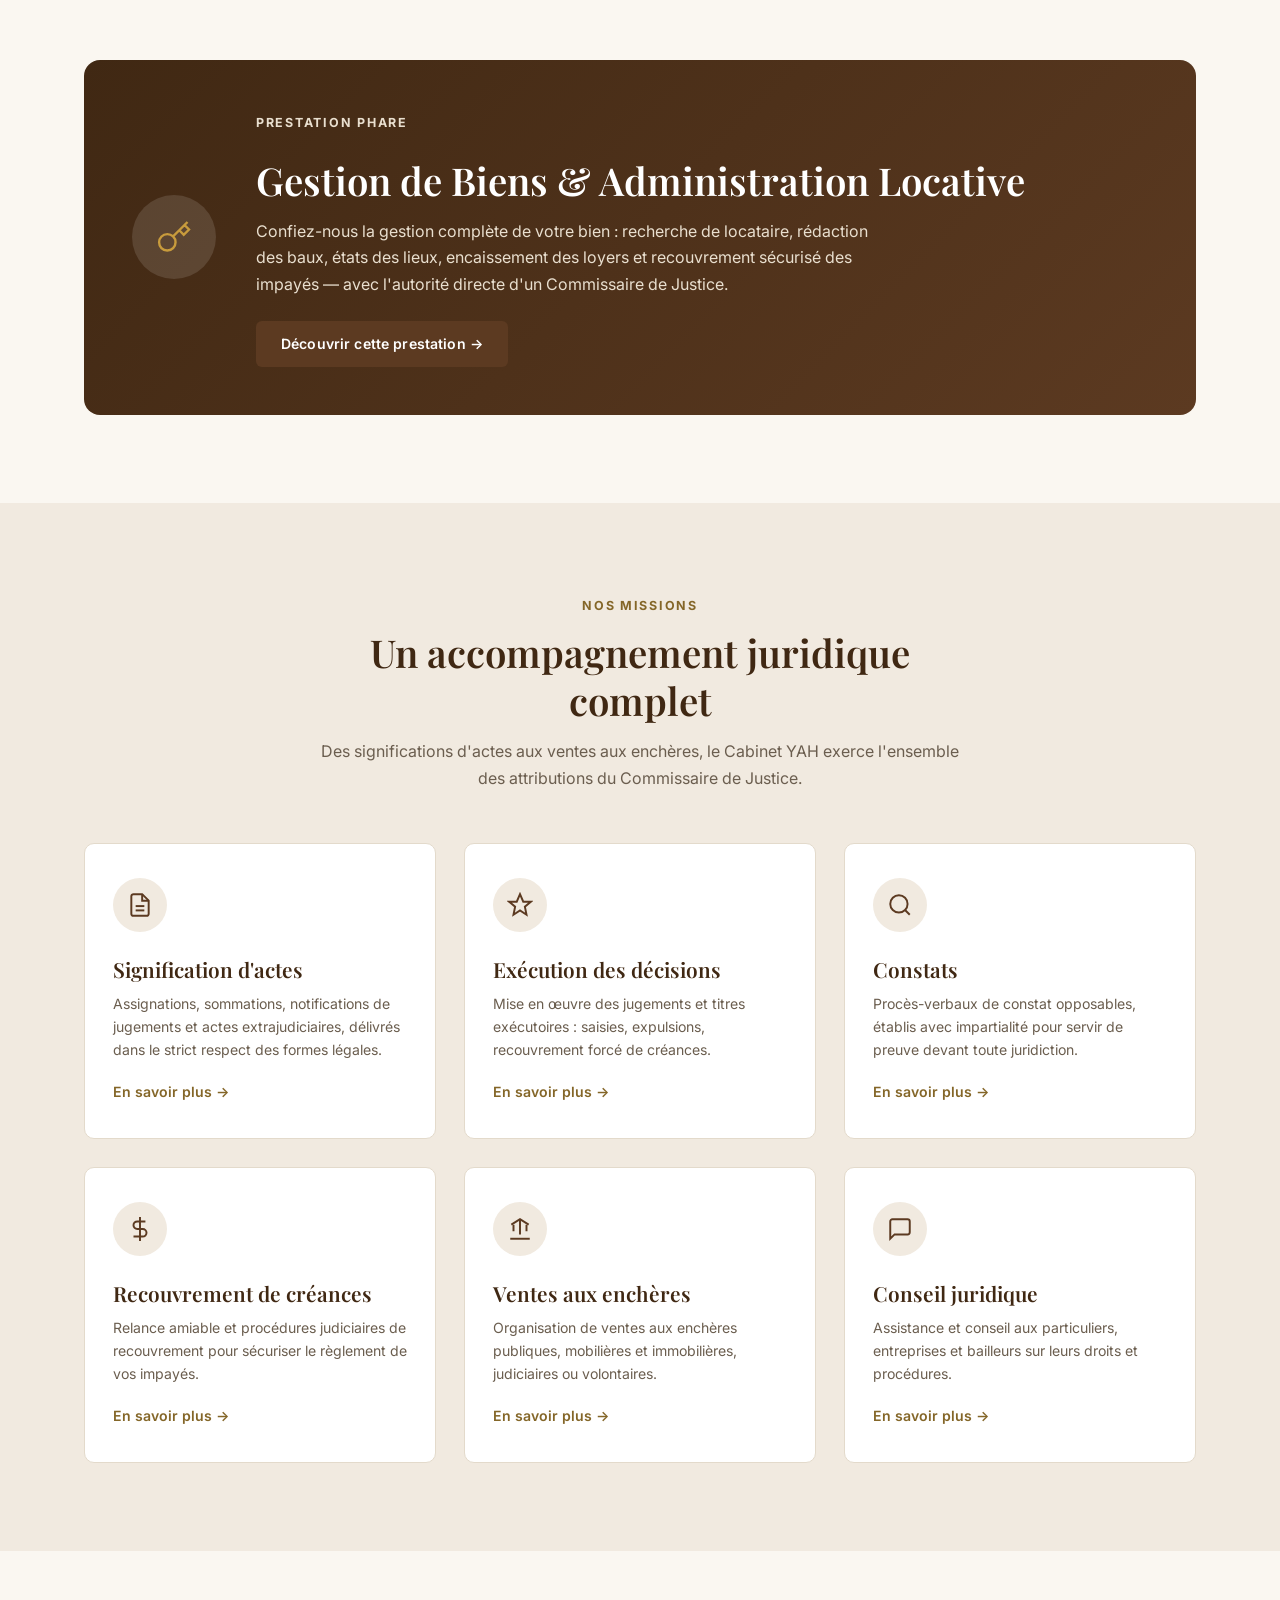
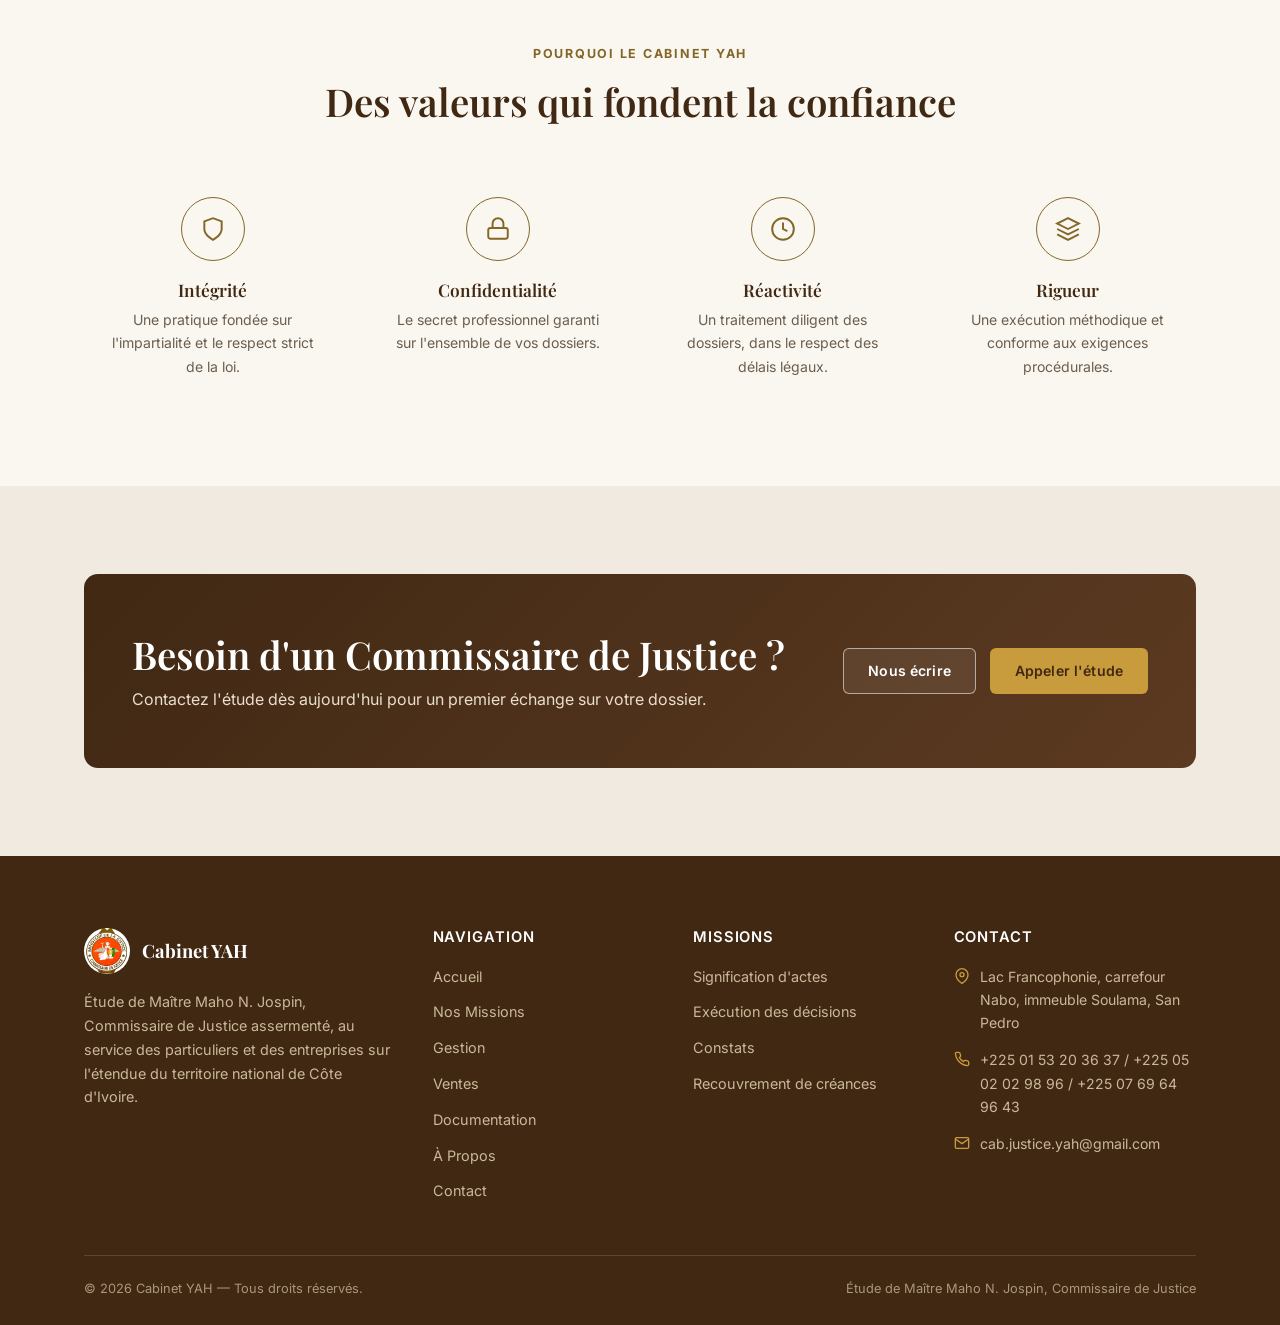
==== commit 7725b8b3: "Verification technique et preparation SEO avant mise en ligne Passe technique (responsive, accessibi" ====
--- a/index.html
+++ b/index.html
@@ -4,18 +4,18 @@
 <meta charset="UTF-8">
 <meta name="viewport" content="width=device-width, initial-scale=1.0">
 <title>Cabinet YAH — Étude de Maître Maho N. Jospin, Commissaire de Justice | Côte d'Ivoire</title>
-<meta name="description" content="Cabinet YAH, étude de Maître Maho N. Jospin, Commissaire de Justice assermenté, intervenant sur l'étendue du territoire national de Côte d'Ivoire. Significations, exécutions, constats, recouvrement de créances, ventes aux enchères.">
+<meta name="description" content="Cabinet YAH, étude de Maître Maho N. Jospin, Commissaire de Justice en Côte d'Ivoire : significations, exécutions, constats, recouvrement de créances.">
 
 <meta property="og:type" content="website">
 <meta property="og:site_name" content="Cabinet YAH">
 <meta property="og:locale" content="fr_CI">
 <meta property="og:title" content="Cabinet YAH — Étude de Maître Maho N. Jospin, Commissaire de Justice | Côte d'Ivoire">
-<meta property="og:description" content="Cabinet YAH, étude de Maître Maho N. Jospin, Commissaire de Justice assermenté, intervenant sur l'étendue du territoire national de Côte d'Ivoire. Significations, exécutions, constats, recouvrement de créances, ventes aux enchères.">
+<meta property="og:description" content="Cabinet YAH, étude de Maître Maho N. Jospin, Commissaire de Justice en Côte d'Ivoire : significations, exécutions, constats, recouvrement de créances.">
 <meta property="og:image" content="https://othni07.github.io/Cabinet_YAH/assets/img/sceau-ministere-justice.jpeg">
 <meta property="og:url" content="https://othni07.github.io/Cabinet_YAH/">
 <meta name="twitter:card" content="summary_large_image">
 <meta name="twitter:title" content="Cabinet YAH — Étude de Maître Maho N. Jospin, Commissaire de Justice | Côte d'Ivoire">
-<meta name="twitter:description" content="Cabinet YAH, étude de Maître Maho N. Jospin, Commissaire de Justice assermenté, intervenant sur l'étendue du territoire national de Côte d'Ivoire. Significations, exécutions, constats, recouvrement de créances, ventes aux enchères.">
+<meta name="twitter:description" content="Cabinet YAH, étude de Maître Maho N. Jospin, Commissaire de Justice en Côte d'Ivoire : significations, exécutions, constats, recouvrement de créances.">
 <meta name="twitter:image" content="https://othni07.github.io/Cabinet_YAH/assets/img/sceau-ministere-justice.jpeg">
 <link rel="canonical" href="https://othni07.github.io/Cabinet_YAH/">
 
@@ -157,7 +157,7 @@
         <source srcset="assets/img/maho-portrait-hero.webp" type="image/webp">
         <img src="assets/img/maho-portrait-hero.jpg" alt="Maître Maho N. Jospin">
       </picture>
-      <h3>Maître Maho N. Jospin</h3>
+      <h2>Maître Maho N. Jospin</h2>
       <p class="hero__panel-role">Commissaire de Justice</p>
       <ul class="hero__panel-list">
         <li><svg width="16" height="16" viewBox="0 0 24 24" fill="none" stroke="currentColor" stroke-width="2"><polyline points="20 6 9 17 4 12"/></svg> Officier public et ministériel assermenté</li>
@@ -179,7 +179,7 @@
       Chambre Nationale des Commissaires de Justice de CI
     </div>
     <div class="trustbar__item reveal">
-      <svg width="34" height="34" viewBox="0 0 24 24" fill="none" stroke="#E9DFCF" stroke-width="1.6"><rect x="3" y="4" width="18" height="18" rx="2"/><line x1="16" y1="2" x2="16" y2="6"/><line x1="8" y1="2" x2="8" y2="6"/><line x1="3" y1="10" x2="21" y2="10"/></svg>
+      <svg width="34" height="34" viewBox="0 0 24 24" fill="none" stroke="currentColor" stroke-width="1.6"><rect x="3" y="4" width="18" height="18" rx="2"/><line x1="16" y1="2" x2="16" y2="6"/><line x1="8" y1="2" x2="8" y2="6"/><line x1="3" y1="10" x2="21" y2="10"/></svg>
       Réactivité et respect des délais légaux
     </div>
   </div>
@@ -325,7 +325,7 @@
         <p>Étude de Maître Maho N. Jospin, Commissaire de Justice assermenté, au service des particuliers et des entreprises sur l'étendue du territoire national de Côte d'Ivoire.</p>
       </div>
       <div>
-        <h4>Navigation</h4>
+        <h3>Navigation</h3>
         <div class="footer__links">
           <a href="index.html">Accueil</a>
           <a href="missions.html">Nos Missions</a>
@@ -337,7 +337,7 @@
         </div>
       </div>
       <div>
-        <h4>Missions</h4>
+        <h3>Missions</h3>
         <div class="footer__links">
           <a href="missions.html#signification">Signification d'actes</a>
           <a href="missions.html#execution">Exécution des décisions</a>
@@ -346,7 +346,7 @@
         </div>
       </div>
       <div>
-        <h4>Contact</h4>
+        <h3>Contact</h3>
         <ul class="footer__contact">
           <li><svg width="16" height="16" viewBox="0 0 24 24" fill="none" stroke="currentColor" stroke-width="2"><path d="M21 10c0 7-9 13-9 13s-9-6-9-13a9 9 0 0 1 18 0z"/><circle cx="12" cy="10" r="3"/></svg> Lac Francophonie, carrefour Nabo, immeuble Soulama, San Pedro</li>
           <li><svg width="16" height="16" viewBox="0 0 24 24" fill="none" stroke="currentColor" stroke-width="2"><path d="M22 16.92v3a2 2 0 0 1-2.18 2 19.79 19.79 0 0 1-8.63-3.07 19.5 19.5 0 0 1-6-6 19.79 19.79 0 0 1-3.07-8.67A2 2 0 0 1 4.11 2h3a2 2 0 0 1 2 1.72c.127.96.361 1.903.7 2.81a2 2 0 0 1-.45 2.11L8.09 9.91a16 16 0 0 0 6 6l1.27-1.27a2 2 0 0 1 2.11-.45c.907.339 1.85.573 2.81.7A2 2 0 0 1 22 16.92z"/></svg> +225 01 53 20 36 37 / +225 05 02 02 98 96 / +225 07 69 64 96 43</li>
--- a/css/style.css
+++ b/css/style.css
@@ -12,14 +12,36 @@
   --color-bg-alt: #F1EAE0;
   --color-bg-warm: #EADFCB;
   --color-surface: #FFFFFF;
+  --color-bg-rgb: 250, 247, 241;
   --color-primary: #5C3A21;
   --color-primary-dark: #402813;
+  --color-primary-dark-rgb: 64, 40, 19;
   --color-primary-light: #7A5233;
   --color-accent: #C89B3C;
+  /* Variante plus foncée de l'accent, réservée au texte/icônes sur fond
+     clair : le doré clair ci-dessus n'atteint pas le ratio AA (4.5:1) en
+     tant que couleur de premier plan. Contraste vérifié : 5.0:1 sur
+     --color-bg, 5.4:1 sur --color-surface. */
+  --color-accent-text: #846628;
   --color-green: #148B4B;
   --color-text: #2E2620;
   --color-text-muted: #6B5E4F;
   --color-border: #E3DACB;
+  --color-bg-warm-light: #F1E7D8;
+
+  /* Couleurs utilisées sur fonds sombres (bandeau du haut, bandeaux CTA,
+     pied de page) — reprises telles quelles, simplement nommées. */
+  --color-white: #fff;
+  --color-white-rgb: 255, 255, 255;
+  --color-cream: #E9DFCF;
+  --color-footer-text: #D9CBB4;
+  --color-footer-text-rgb: 217, 203, 180;
+  --color-footer-muted: #C9B999;
+  --color-footer-bottom: #A99878;
+
+  /* État de succès du formulaire de contact */
+  --color-success-bg: #F0F7F2;
+  --color-success-text: #14532D;
 
   --font-heading: 'Playfair Display', Georgia, serif;
   --font-body: 'Inter', -apple-system, BlinkMacSystemFont, 'Segoe UI', sans-serif;
@@ -50,8 +72,8 @@
   --radius: 6px;
   --radius-md: 10px;
   --radius-lg: 14px;
-  --shadow-sm: 0 2px 8px rgba(64, 40, 19, 0.08);
-  --shadow-md: 0 8px 30px rgba(64, 40, 19, 0.12);
+  --shadow-sm: 0 2px 8px rgba(var(--color-primary-dark-rgb), 0.08);
+  --shadow-md: 0 8px 30px rgba(var(--color-primary-dark-rgb), 0.12);
   --transition: 0.25s ease;
 }
 
@@ -100,7 +122,7 @@
   font-weight: 700;
   letter-spacing: 0.14em;
   text-transform: uppercase;
-  color: var(--color-accent);
+  color: var(--color-accent-text);
   margin-bottom: var(--space-3);
 }
 
@@ -130,6 +152,7 @@
   font-family: var(--font-body);
   font-weight: 600;
   font-size: var(--text-sm);
+  line-height: 1.4;
   letter-spacing: 0.01em;
   border: 1px solid transparent;
   cursor: pointer;
@@ -140,7 +163,7 @@
 
 .btn--primary {
   background: var(--color-primary);
-  color: #fff;
+  color: var(--color-white);
 }
 .btn--primary:hover { background: var(--color-primary-dark); }
 
@@ -149,25 +172,27 @@
   border-color: var(--color-primary);
   color: var(--color-primary);
 }
-.btn--outline:hover { background: var(--color-primary); color: #fff; }
+.btn--outline:hover { background: var(--color-primary); color: var(--color-white); }
 
 .btn--ghost-light {
-  background: rgba(255,255,255,0.08);
-  border-color: rgba(255,255,255,0.55);
-  color: #fff;
-}
-.btn--ghost-light:hover { background: rgba(255,255,255,0.18); }
+  background: rgba(var(--color-white-rgb), 0.08);
+  border-color: rgba(var(--color-white-rgb), 0.55);
+  color: var(--color-white);
+}
+.btn--ghost-light:hover { background: rgba(var(--color-white-rgb), 0.18); }
 
 .btn--accent {
   background: var(--color-accent);
   color: var(--color-primary-dark);
 }
-.btn--accent:hover { background: var(--color-primary-dark); color: #fff; }
+.btn--accent:hover { background: var(--color-primary-dark); color: var(--color-white); }
+
+.btn--block { width: 100%; justify-content: center; }
 
 /* ---------- Top info bar ---------- */
 .topbar {
   background: var(--color-primary-dark);
-  color: #E9DFCF;
+  color: var(--color-cream);
   font-size: 0.82rem;
 }
 .topbar .container {
@@ -176,26 +201,26 @@
   align-items: center;
   padding-top: 8px;
   padding-bottom: 8px;
-  gap: 16px;
+  gap: var(--space-4);
   flex-wrap: wrap;
 }
 .topbar__contacts { display: flex; gap: 22px; flex-wrap: wrap; }
 .topbar__contacts a { display: inline-flex; align-items: center; gap: 6px; opacity: 0.92; transition: opacity var(--transition); }
 .topbar__contacts a:hover { opacity: 1; color: var(--color-accent); }
-.topbar__badge { opacity: 0.85; letter-spacing: 0.03em; font-size: 0.78rem; text-transform: uppercase; }
+.topbar__badge { opacity: 0.85; letter-spacing: 0.03em; font-size: var(--text-xs); text-transform: uppercase; }
 
 /* ---------- Header / Nav ---------- */
 .header {
   position: sticky;
   top: 0;
   z-index: 100;
-  background: rgba(250, 247, 241, 0.92);
+  background: rgba(var(--color-bg-rgb), 0.92);
   backdrop-filter: blur(8px);
   border-bottom: 1px solid var(--color-border);
   transition: box-shadow 0.3s ease, padding 0.3s ease;
 }
 .header.is-scrolled { box-shadow: var(--shadow-sm); }
-.header.is-scrolled .nav { padding: 8px 0; }
+.header.is-scrolled .nav { padding: var(--space-2) 0; }
 .header.is-scrolled .brand__seal { width: 42px; height: 42px; }
 
 .nav {
@@ -209,7 +234,7 @@
 .brand {
   display: flex;
   align-items: center;
-  gap: 12px;
+  gap: var(--space-3);
 }
 .brand__seal {
   width: 52px;
@@ -239,14 +264,14 @@
 .nav__links {
   display: flex;
   align-items: center;
-  gap: 24px;
+  gap: var(--space-6);
 }
 .nav__links a {
   font-size: 0.92rem;
   font-weight: 500;
   color: var(--color-text);
   position: relative;
-  padding: 4px 0;
+  padding: var(--space-1) 0;
   transition: color var(--transition);
 }
 .nav__links a::before {
@@ -275,7 +300,7 @@
 .hero {
   position: relative;
   overflow: hidden;
-  background: linear-gradient(135deg, var(--color-bg) 0%, #F1E7D8 55%, var(--color-bg-warm) 100%);
+  background: linear-gradient(135deg, var(--color-bg) 0%, var(--color-bg-warm-light) 55%, var(--color-bg-warm) 100%);
   padding: 90px 0 100px;
 }
 .hero__watermark {
@@ -296,11 +321,11 @@
   z-index: 1;
 }
 .hero__subtitle {
-  font-size: 1.08rem;
-  margin: 20px 0 34px;
+  font-size: var(--text-md);
+  margin: var(--space-5) 0 34px;
   max-width: 520px;
 }
-.hero__actions { display: flex; gap: 16px; flex-wrap: wrap; }
+.hero__actions { display: flex; gap: var(--space-4); flex-wrap: wrap; }
 
 .hero .eyebrow,
 .hero h1,
@@ -325,7 +350,7 @@
   background: var(--color-surface);
   border: 1px solid var(--color-border);
   border-radius: 12px;
-  padding: 36px 32px;
+  padding: 36px var(--space-7);
   box-shadow: var(--shadow-md);
   position: relative;
 }
@@ -348,28 +373,28 @@
   object-fit: cover;
   object-position: top center;
 }
-.hero__panel h3 {
+.hero__panel h2 {
   text-align: center;
   font-size: 1.15rem;
 }
 .hero__panel-role {
   text-align: center;
-  color: var(--color-accent);
+  color: var(--color-accent-text);
   font-weight: 600;
   font-size: 0.85rem;
   letter-spacing: 0.05em;
   text-transform: uppercase;
-  margin: 6px 0 20px;
-}
-.hero__panel-list { display: flex; flex-direction: column; gap: 12px; }
+  margin: 6px 0 var(--space-5);
+}
+.hero__panel-list { display: flex; flex-direction: column; gap: var(--space-3); }
 .hero__panel-list li {
   display: flex;
   gap: 10px;
   align-items: flex-start;
-  font-size: 0.88rem;
+  font-size: var(--text-sm);
   color: var(--color-text-muted);
 }
-.hero__panel-list svg { flex-shrink: 0; margin-top: 2px; color: var(--color-accent); }
+.hero__panel-list svg { flex-shrink: 0; margin-top: 2px; color: var(--color-accent-text); }
 
 /* ---------- Trust bar ---------- */
 .trustbar {
@@ -380,14 +405,14 @@
   display: flex;
   align-items: center;
   justify-content: center;
-  gap: 48px;
+  gap: var(--space-8);
   flex-wrap: wrap;
 }
 .trustbar__item {
   display: flex;
   align-items: center;
-  gap: 12px;
-  color: #E9DFCF;
+  gap: var(--space-3);
+  color: var(--color-cream);
   font-size: 0.86rem;
   font-weight: 500;
 }
@@ -397,14 +422,14 @@
 .split {
   display: grid;
   grid-template-columns: 0.9fr 1.1fr;
-  gap: 64px;
+  gap: var(--space-9);
   align-items: center;
 }
 .split__media {
   background: var(--color-surface);
   border: 1px solid var(--color-border);
   border-radius: 12px;
-  padding: 48px;
+  padding: var(--space-8);
   display: flex;
   align-items: center;
   justify-content: center;
@@ -412,9 +437,9 @@
 }
 .split__media img { width: 100%; max-width: 260px; }
 .split__body h2 { margin-bottom: 18px; }
-.split__body p { margin-bottom: 16px; }
+.split__body p { margin-bottom: var(--space-4); }
 .split__list { margin-top: 22px; display: flex; flex-direction: column; gap: 14px; }
-.split__list li { display: flex; gap: 12px; align-items: flex-start; color: var(--color-text); font-weight: 500; }
+.split__list li { display: flex; gap: var(--space-3); align-items: flex-start; color: var(--color-text); font-weight: 500; }
 .split__list svg { flex-shrink: 0; margin-top: 3px; color: var(--color-green); }
 
 /* ---------- Cards grid (services) ---------- */
@@ -449,11 +474,11 @@
 }
 .card:hover .card__icon {
   background: var(--color-primary);
-  color: #fff;
+  color: var(--color-white);
 }
 .card h3 { margin-bottom: 10px; }
 .card p { font-size: var(--text-sm); margin-bottom: var(--space-4); }
-.card__link { font-size: var(--text-sm); font-weight: 600; color: var(--color-accent); display: inline-flex; align-items: center; gap: 6px; transition: gap 0.25s ease; }
+.card__link { font-size: var(--text-sm); font-weight: 600; color: var(--color-accent-text); display: inline-flex; align-items: center; gap: 6px; transition: gap 0.25s ease; }
 .card__link:hover { text-decoration: underline; gap: 10px; }
 
 /* ---------- Values ---------- */
@@ -464,18 +489,18 @@
 }
 .value {
   text-align: center;
-  padding: 20px;
+  padding: var(--space-5);
 }
 .value__icon {
   width: 64px;
   height: 64px;
   margin: 0 auto 18px;
   border-radius: 50%;
-  border: 1px solid var(--color-accent);
+  border: 1px solid var(--color-accent-text);
   display: flex;
   align-items: center;
   justify-content: center;
-  color: var(--color-accent);
+  color: var(--color-accent-text);
   transition: background 0.3s ease, color 0.3s ease, box-shadow 0.3s ease;
 }
 .value:hover .value__icon {
@@ -483,22 +508,22 @@
   color: var(--color-primary-dark);
   box-shadow: var(--shadow-sm);
 }
-.value h3 { font-size: 1.08rem; margin-bottom: 8px; }
-.value p { font-size: 0.88rem; }
+.value h3 { font-size: var(--text-md); margin-bottom: 8px; }
+.value p { font-size: var(--text-sm); }
 
 /* ---------- CTA banner ---------- */
 .cta-banner {
   background: linear-gradient(135deg, var(--color-primary-dark), var(--color-primary));
   border-radius: var(--radius-lg);
-  padding: 56px 48px;
+  padding: 56px var(--space-8);
   display: flex;
   align-items: center;
   justify-content: space-between;
-  gap: 32px;
+  gap: var(--space-7);
   flex-wrap: wrap;
 }
-.cta-banner h2 { color: #fff; margin-bottom: 8px; }
-.cta-banner p { color: #E9DFCF; }
+.cta-banner h2 { color: var(--color-white); margin-bottom: 8px; }
+.cta-banner p { color: var(--color-cream); }
 .cta-banner__actions { display: flex; gap: 14px; flex-wrap: wrap; }
 
 /* ---------- Featured service banner ---------- */
@@ -508,27 +533,27 @@
   gap: 40px;
   background: linear-gradient(135deg, var(--color-primary-dark), var(--color-primary));
   border-radius: 16px;
-  padding: 48px;
+  padding: var(--space-8);
 }
 .featured-service__icon {
   flex-shrink: 0;
   width: 84px;
   height: 84px;
   border-radius: 50%;
-  background: rgba(255, 255, 255, 0.12);
+  background: rgba(var(--color-white-rgb), 0.12);
   display: flex;
   align-items: center;
   justify-content: center;
   color: var(--color-accent);
 }
-.featured-service__body .eyebrow { color: var(--color-accent); }
-.featured-service__body h2 { color: #fff; margin: 10px 0 14px; }
-.featured-service__body p { color: #E9DFCF; margin-bottom: 24px; max-width: 620px; }
+.featured-service__body .eyebrow { color: var(--color-cream); }
+.featured-service__body h2 { color: var(--color-white); margin: 10px 0 14px; }
+.featured-service__body p { color: var(--color-cream); margin-bottom: 24px; max-width: 620px; }
 
 /* ---------- Page header (interior pages) ---------- */
 .page-header {
-  background: linear-gradient(135deg, #F1E7D8, var(--color-bg-warm));
-  padding: 64px 0 56px;
+  background: linear-gradient(135deg, var(--color-bg-warm-light), var(--color-bg-warm));
+  padding: var(--space-9) 0 56px;
   border-bottom: 1px solid var(--color-border);
 }
 .page-header .eyebrow { margin-bottom: 10px; }
@@ -574,12 +599,12 @@
   margin: 0 auto 22px;
   border-radius: 50%;
   background: var(--color-bg-alt);
-  color: var(--color-accent);
+  color: var(--color-accent-text);
   display: flex;
   align-items: center;
   justify-content: center;
 }
-.empty-state h3 { margin-bottom: 12px; }
+.empty-state h2, .empty-state h3 { font-size: var(--text-lg); margin-bottom: 12px; }
 .empty-state p { margin-bottom: 26px; }
 
 /* Variante "notice" : bandeau d'avertissement aligné à gauche, sur toute la largeur */
@@ -610,7 +635,7 @@
   transition: transform var(--transition), box-shadow var(--transition), border-color var(--transition);
 }
 .sale-card:hover {
-  transform: translateY(-6px);
+  transform: translateY(-4px);
   box-shadow: var(--shadow-md);
   border-color: var(--color-accent);
 }
@@ -625,7 +650,7 @@
   top: 12px;
   left: 12px;
   background: var(--color-primary-dark);
-  color: #fff;
+  color: var(--color-white);
   font-size: 0.7rem;
   font-weight: 700;
   letter-spacing: 0.04em;
@@ -634,7 +659,7 @@
   border-radius: 20px;
 }
 .sale-card__body {
-  padding: 26px 24px;
+  padding: 26px var(--space-6);
   display: flex;
   flex-direction: column;
   flex: 1;
@@ -648,7 +673,7 @@
   padding-top: 18px;
   border-top: 1px solid var(--color-border);
 }
-.sale-card__meta div { display: flex; flex-direction: column; gap: 4px; }
+.sale-card__meta div { display: flex; flex-direction: column; gap: var(--space-1); }
 .sale-card__meta strong { font-size: 0.7rem; font-weight: 600; text-transform: uppercase; letter-spacing: 0.04em; color: var(--color-text-muted); }
 .sale-card__meta span { font-weight: 700; color: var(--color-primary-dark); }
 .sale-card__body .btn { margin-top: auto; }
@@ -673,15 +698,15 @@
 .mission__num {
   font-family: var(--font-heading);
   font-size: 2.4rem;
-  color: var(--color-accent);
+  color: var(--color-accent-text);
   font-weight: 700;
   line-height: 1;
   display: inline-block;
   transition: color 0.3s ease, transform 0.3s ease;
 }
-.mission h3 { margin-bottom: 10px; }
+.mission h2 { font-size: var(--text-lg); margin-bottom: 10px; }
 .mission p { margin-bottom: 12px; }
-.mission ul { display: flex; flex-direction: column; gap: 8px; }
+.mission ul { display: flex; flex-direction: column; gap: var(--space-2); }
 .mission .card__link { margin-top: 14px; }
 .mission ul li {
   display: flex;
@@ -708,24 +733,25 @@
   position: sticky;
   top: 100px;
 }
+.about-card h2 { font-size: var(--text-lg); }
 .about-card img {
   width: 100%;
   max-width: 220px;
   aspect-ratio: 3 / 4;
-  margin: 0 auto 20px;
+  margin: 0 auto var(--space-5);
   border-radius: 12px;
   background: var(--color-bg-alt);
   object-fit: cover;
   object-position: top center;
 }
-.about-card__role { color: var(--color-accent); font-size: 0.85rem; font-weight: 600; text-transform: uppercase; letter-spacing: 0.05em; margin: 8px 0 20px; }
-.about-card__info { text-align: left; display: flex; flex-direction: column; gap: 12px; font-size: 0.88rem; margin-top: 20px; border-top: 1px solid var(--color-border); padding-top: 20px; }
+.about-card__role { color: var(--color-accent-text); font-size: 0.85rem; font-weight: 600; text-transform: uppercase; letter-spacing: 0.05em; margin: var(--space-2) 0 var(--space-5); }
+.about-card__info { text-align: left; display: flex; flex-direction: column; gap: var(--space-3); font-size: var(--text-sm); margin-top: var(--space-5); border-top: 1px solid var(--color-border); padding-top: var(--space-5); }
 .about-card__info div { display: flex; gap: 10px; align-items: flex-start; color: var(--color-text-muted); }
 .about-card__info svg { flex-shrink: 0; margin-top: 3px; color: var(--color-primary); }
 
-.about-body h2 { margin-bottom: 16px; }
+.about-body h2 { margin-bottom: var(--space-4); }
 .about-body p { margin-bottom: 18px; }
-.about-body h3 { margin: 32px 0 12px; }
+.about-body h3 { margin: var(--space-7) 0 var(--space-3); }
 
 .affiliations {
   display: flex;
@@ -733,7 +759,7 @@
   justify-content: center;
   gap: 56px;
   flex-wrap: wrap;
-  margin-top: 20px;
+  margin-top: var(--space-5);
 }
 .affiliations img {
   width: 92px;
@@ -744,15 +770,15 @@
   transition: transform 0.35s ease, filter 0.35s ease, box-shadow 0.35s ease;
 }
 .affiliations img:hover {
-  transform: translateY(-6px) scale(1.06);
+  transform: translateY(-3px);
   filter: grayscale(0%);
-  box-shadow: var(--shadow-md);
+  box-shadow: var(--shadow-sm);
 }
 
 .deontology {
   display: grid;
   grid-template-columns: repeat(3, 1fr);
-  gap: 24px;
+  gap: var(--space-6);
 }
 .deontology .card p { color: var(--color-text-muted); }
 
@@ -760,7 +786,7 @@
 .contact-grid {
   display: grid;
   grid-template-columns: 0.85fr 1.15fr;
-  gap: 48px;
+  gap: var(--space-8);
   align-items: stretch;
 }
 .contact-grid > .reveal {
@@ -771,16 +797,16 @@
   background: var(--color-surface);
   border: 1px solid var(--color-border);
   border-radius: 12px;
-  padding: 40px 32px;
+  padding: 40px var(--space-7);
   box-shadow: var(--shadow-sm);
   display: flex;
   flex-direction: column;
   flex: 1;
 }
-.contact-info h3 { margin-bottom: 22px; }
+.contact-info h2 { font-size: var(--text-lg); margin-bottom: 22px; }
 .contact-info__item {
   display: flex;
-  gap: 16px;
+  gap: var(--space-4);
   align-items: flex-start;
   margin-bottom: 24px;
 }
@@ -795,7 +821,7 @@
 }
 .contact-info__item strong { display: block; margin-bottom: 4px; color: var(--color-primary-dark); }
 .contact-info__item a, .contact-info__item span { font-size: 0.92rem; color: var(--color-text-muted); }
-.contact-info__item a:hover { color: var(--color-accent); }
+.contact-info__item a:hover { color: var(--color-accent-text); }
 
 .map-embed {
   margin-top: 28px;
@@ -817,10 +843,12 @@
   flex-direction: column;
   flex: 1;
 }
+.form-card h2 { font-size: var(--text-lg); margin-bottom: 6px; }
+.form-card > p { margin-bottom: 20px; }
 .form-card form { display: flex; flex-direction: column; flex: 1; }
 .form-card .field--grow { flex: 1; display: flex; flex-direction: column; }
 .form-card .field--grow textarea { flex: 1; min-height: 130px; }
-.form-row { display: grid; grid-template-columns: 1fr 1fr; gap: 20px; }
+.form-row { display: grid; grid-template-columns: 1fr 1fr; gap: var(--space-5); }
 .field { margin-bottom: 20px; }
 .field label {
   display: block;
@@ -831,7 +859,7 @@
 }
 .field input, .field select, .field textarea {
   width: 100%;
-  padding: 13px 16px;
+  padding: 13px var(--space-4);
   border: 1px solid var(--color-border);
   border-radius: var(--radius);
   font-family: var(--font-body);
@@ -841,17 +869,18 @@
   transition: border-color var(--transition);
 }
 .field input:focus, .field select:focus, .field textarea:focus {
-  outline: none;
+  outline: 2px solid var(--color-primary);
+  outline-offset: 2px;
   border-color: var(--color-primary);
 }
 .field textarea { resize: vertical; min-height: 130px; }
 .form-note { font-size: 0.8rem; color: var(--color-text-muted); margin-top: 14px; }
 .form-success {
   display: none;
-  background: #F0F7F2;
+  background: var(--color-success-bg);
   border: 1px solid var(--color-green);
-  color: #14532D;
-  padding: 16px 20px;
+  color: var(--color-success-text);
+  padding: var(--space-4) var(--space-5);
   border-radius: var(--radius);
   margin-bottom: 24px;
   font-size: 0.9rem;
@@ -872,7 +901,7 @@
   display: inline-flex;
   align-items: center;
   justify-content: center;
-  gap: 8px;
+  gap: var(--space-2);
   padding: 11px 14px;
   border: none;
   border-radius: 4px;
@@ -894,7 +923,7 @@
 /* ---------- Footer ---------- */
 .footer {
   background: var(--color-primary-dark);
-  color: #D9CBB4;
+  color: var(--color-footer-text);
   padding: 72px 0 0;
 }
 .footer__grid {
@@ -902,18 +931,18 @@
   grid-template-columns: 1.4fr 1fr 1fr 1.1fr;
   gap: 40px;
   padding-bottom: 52px;
-  border-bottom: 1px solid rgba(217, 203, 180, 0.18);
-}
-.footer__brand { display: flex; gap: 12px; align-items: center; margin-bottom: 16px; }
+  border-bottom: 1px solid rgba(var(--color-footer-text-rgb), 0.18);
+}
+.footer__brand { display: flex; gap: var(--space-3); align-items: center; margin-bottom: var(--space-4); }
 .footer__brand img { width: 46px; height: 46px; border-radius: 50%; }
-.footer__brand strong { font-family: var(--font-heading); font-size: 1.15rem; color: #fff; }
-.footer p { color: #C9B999; font-size: 0.9rem; }
-.footer h4 { color: #fff; font-family: var(--font-body); font-size: 0.92rem; letter-spacing: 0.06em; text-transform: uppercase; margin-bottom: 18px; }
-.footer__links { display: flex; flex-direction: column; gap: 12px; }
-.footer__links a { font-size: 0.9rem; color: #C9B999; transition: color var(--transition); }
+.footer__brand strong { font-family: var(--font-heading); font-size: 1.15rem; color: var(--color-white); }
+.footer p { color: var(--color-footer-muted); font-size: 0.9rem; }
+.footer h3 { color: var(--color-white); font-family: var(--font-body); font-size: 0.92rem; letter-spacing: 0.06em; text-transform: uppercase; margin-bottom: 18px; }
+.footer__links { display: flex; flex-direction: column; gap: var(--space-3); }
+.footer__links a { font-size: 0.9rem; color: var(--color-footer-muted); transition: color var(--transition); }
 .footer__links a:hover { color: var(--color-accent); }
 .footer__contact { display: flex; flex-direction: column; gap: 14px; }
-.footer__contact li { display: flex; gap: 10px; align-items: flex-start; font-size: 0.88rem; color: #C9B999; }
+.footer__contact li { display: flex; gap: 10px; align-items: flex-start; font-size: var(--text-sm); color: var(--color-footer-muted); }
 .footer__contact svg { flex-shrink: 0; margin-top: 3px; color: var(--color-accent); }
 .footer__bottom {
   padding: 22px 0 26px;
@@ -921,7 +950,7 @@
   justify-content: space-between;
   align-items: center;
   font-size: 0.8rem;
-  color: #A99878;
+  color: var(--color-footer-bottom);
   flex-wrap: wrap;
   gap: 10px;
 }
@@ -961,7 +990,7 @@
   height: 48px;
   border-radius: 50%;
   background: var(--color-primary);
-  color: #fff;
+  color: var(--color-white);
   border: none;
   display: flex;
   align-items: center;
@@ -985,7 +1014,7 @@
   z-index: 100;
   background: var(--color-surface);
   border-top: 1px solid var(--color-border);
-  box-shadow: 0 -6px 20px rgba(64, 40, 19, 0.1);
+  box-shadow: 0 -6px 20px rgba(var(--color-primary-dark-rgb), 0.1);
 }
 .bottom-nav__list {
   display: flex;
@@ -999,7 +1028,7 @@
   align-items: center;
   justify-content: center;
   gap: 3px;
-  padding: 8px 2px 7px;
+  padding: var(--space-2) 2px 7px;
   color: var(--color-text-muted);
   font-size: 0.62rem;
   font-weight: 600;
@@ -1009,7 +1038,7 @@
 }
 .bottom-nav__link svg { width: 20px; height: 20px; flex-shrink: 0; }
 .bottom-nav__link.active { color: var(--color-primary-dark); }
-.bottom-nav__link.active svg { color: var(--color-accent); }
+.bottom-nav__link.active svg { color: var(--color-accent-text); }
 
 .bottom-nav__more-toggle {
   background: none;
@@ -1018,7 +1047,7 @@
   cursor: pointer;
 }
 .bottom-nav.open .bottom-nav__more-toggle { color: var(--color-primary-dark); }
-.bottom-nav.open .bottom-nav__more-toggle svg { color: var(--color-accent); }
+.bottom-nav.open .bottom-nav__more-toggle svg { color: var(--color-accent-text); }
 
 .bottom-nav__more {
   display: flex;
@@ -1031,7 +1060,7 @@
   border: 1px solid var(--color-border);
   border-radius: 12px;
   box-shadow: var(--shadow-md);
-  padding: 8px;
+  padding: var(--space-2);
   min-width: 190px;
   opacity: 0;
   visibility: hidden;
@@ -1049,8 +1078,8 @@
 .bottom-nav__more .bottom-nav__link {
   flex-direction: row;
   justify-content: flex-start;
-  gap: 12px;
-  padding: 11px 12px;
+  gap: var(--space-3);
+  padding: 11px var(--space-3);
   border-radius: 8px;
   font-size: 0.85rem;
   text-align: left;
@@ -1073,12 +1102,18 @@
   .hero__watermark { display: none; }
 }
 
-@media (max-width: 720px) {
+/* Bascule vers la nav mobile avant le point de rupture de mise en page
+   ci-dessous : entre 721px et ~820px, la nav desktop (logo + 7 liens +
+   bouton) ne tient plus dans le conteneur et déborde horizontalement. */
+@media (max-width: 860px) {
   .nav__actions .btn--outline { display: none; }
   .nav__links { display: none; }
   .bottom-nav { display: block; }
   body { padding-bottom: 66px; }
   .back-to-top { bottom: 82px; }
+}
+
+@media (max-width: 720px) {
   .topbar__badge { display: none; }
   .grid { grid-template-columns: 1fr; }
   .values { grid-template-columns: 1fr; }
@@ -1087,7 +1122,7 @@
   .footer__grid { grid-template-columns: 1fr; }
   .cta-banner { flex-direction: column; text-align: center; }
   .featured-service { flex-direction: column; text-align: center; padding: 36px 28px; }
-  .section { padding: 64px 0; }
+  .section { padding: var(--space-9) 0; }
 }
 
 /* ---------- Respect des préférences de mouvement réduit ---------- */
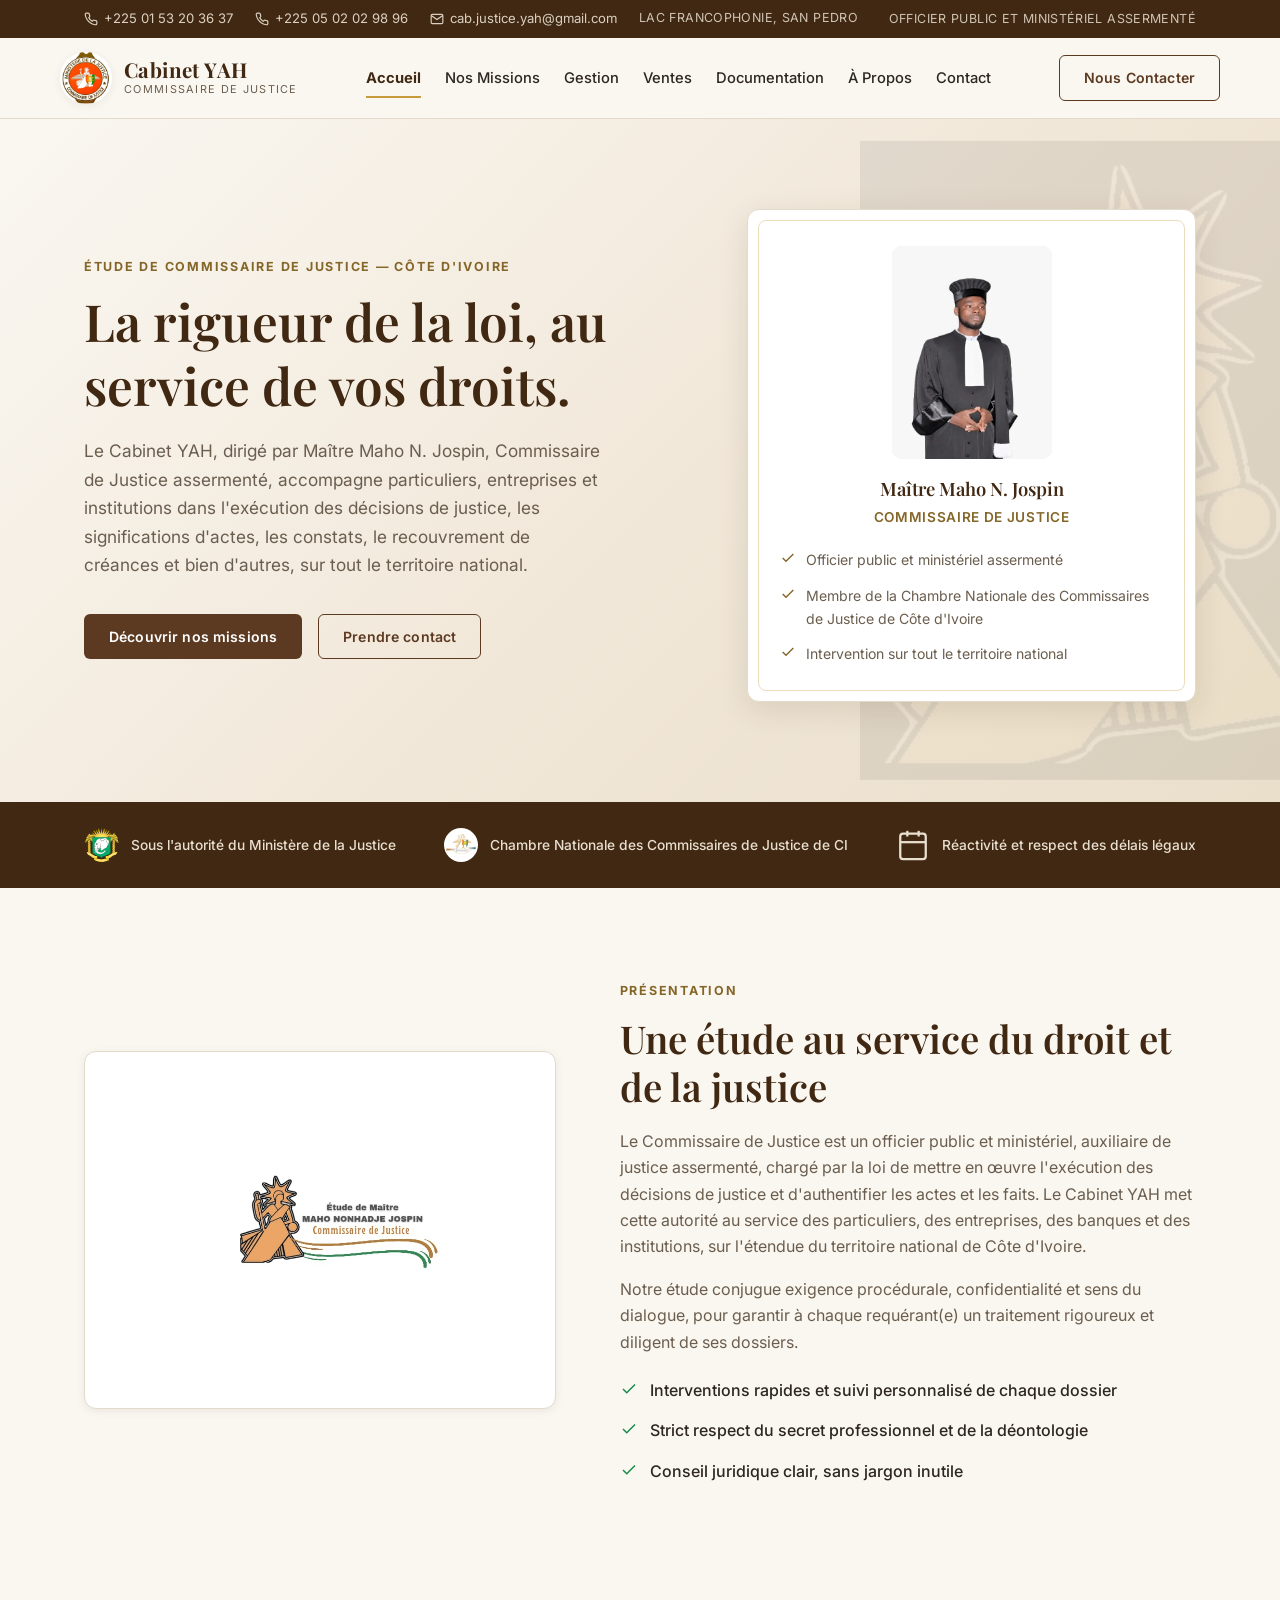
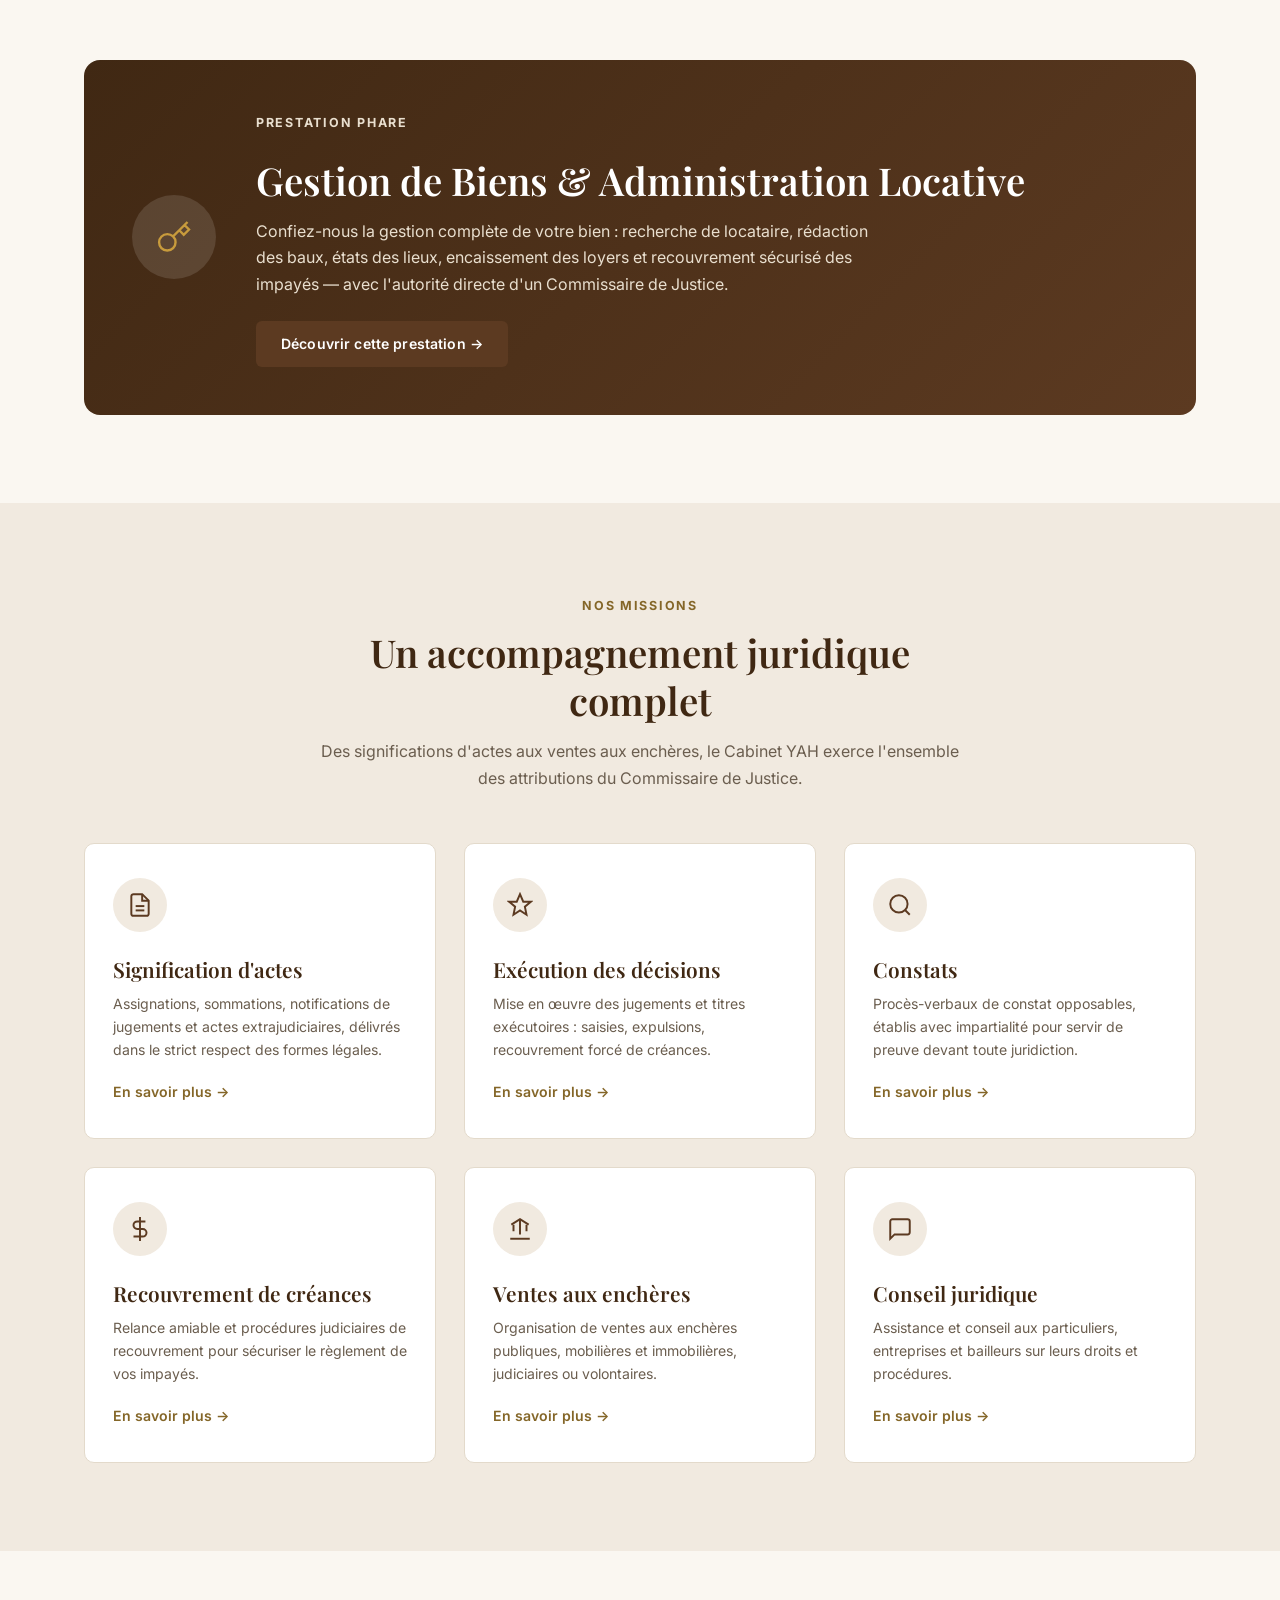
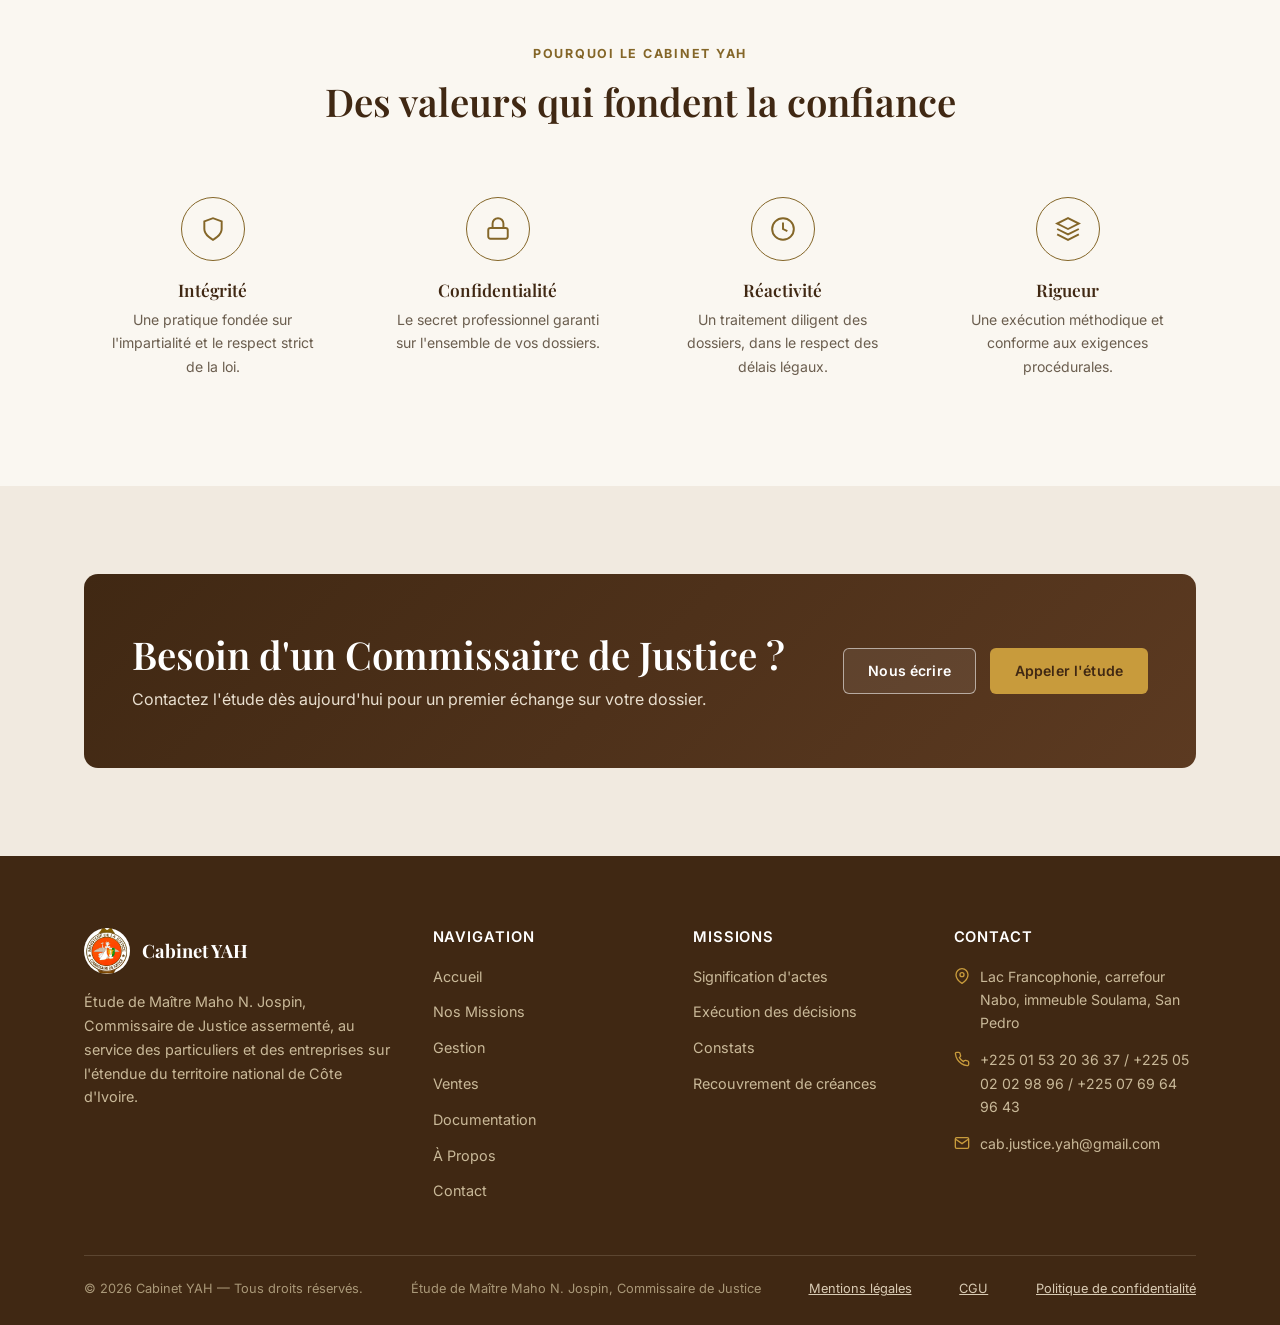
==== commit 4f2cc94d: "Ajoute la politique de confidentialite, les mentions legales et les CGU - Nouvelle page confidential" ====
--- a/index.html
+++ b/index.html
@@ -357,6 +357,9 @@
     <div class="footer__bottom">
       <span>© <span id="year"></span> Cabinet YAH — Tous droits réservés.</span>
       <span>Étude de Maître Maho N. Jospin, Commissaire de Justice</span>
+      <a href="mentions-legales.html">Mentions légales</a>
+      <a href="cgu.html">CGU</a>
+      <a href="confidentialite.html">Politique de confidentialité</a>
     </div>
   </div>
 </footer>
--- a/css/style.css
+++ b/css/style.css
@@ -954,6 +954,8 @@
   flex-wrap: wrap;
   gap: 10px;
 }
+.footer__bottom a { color: var(--color-footer-text); text-decoration: underline; }
+.footer__bottom a:hover { color: var(--color-accent); }
 
 /* ---------- Reveal animation ---------- */
 .reveal { opacity: 0; transform: translateY(18px); transition: opacity 0.6s ease, transform 0.6s ease; }
